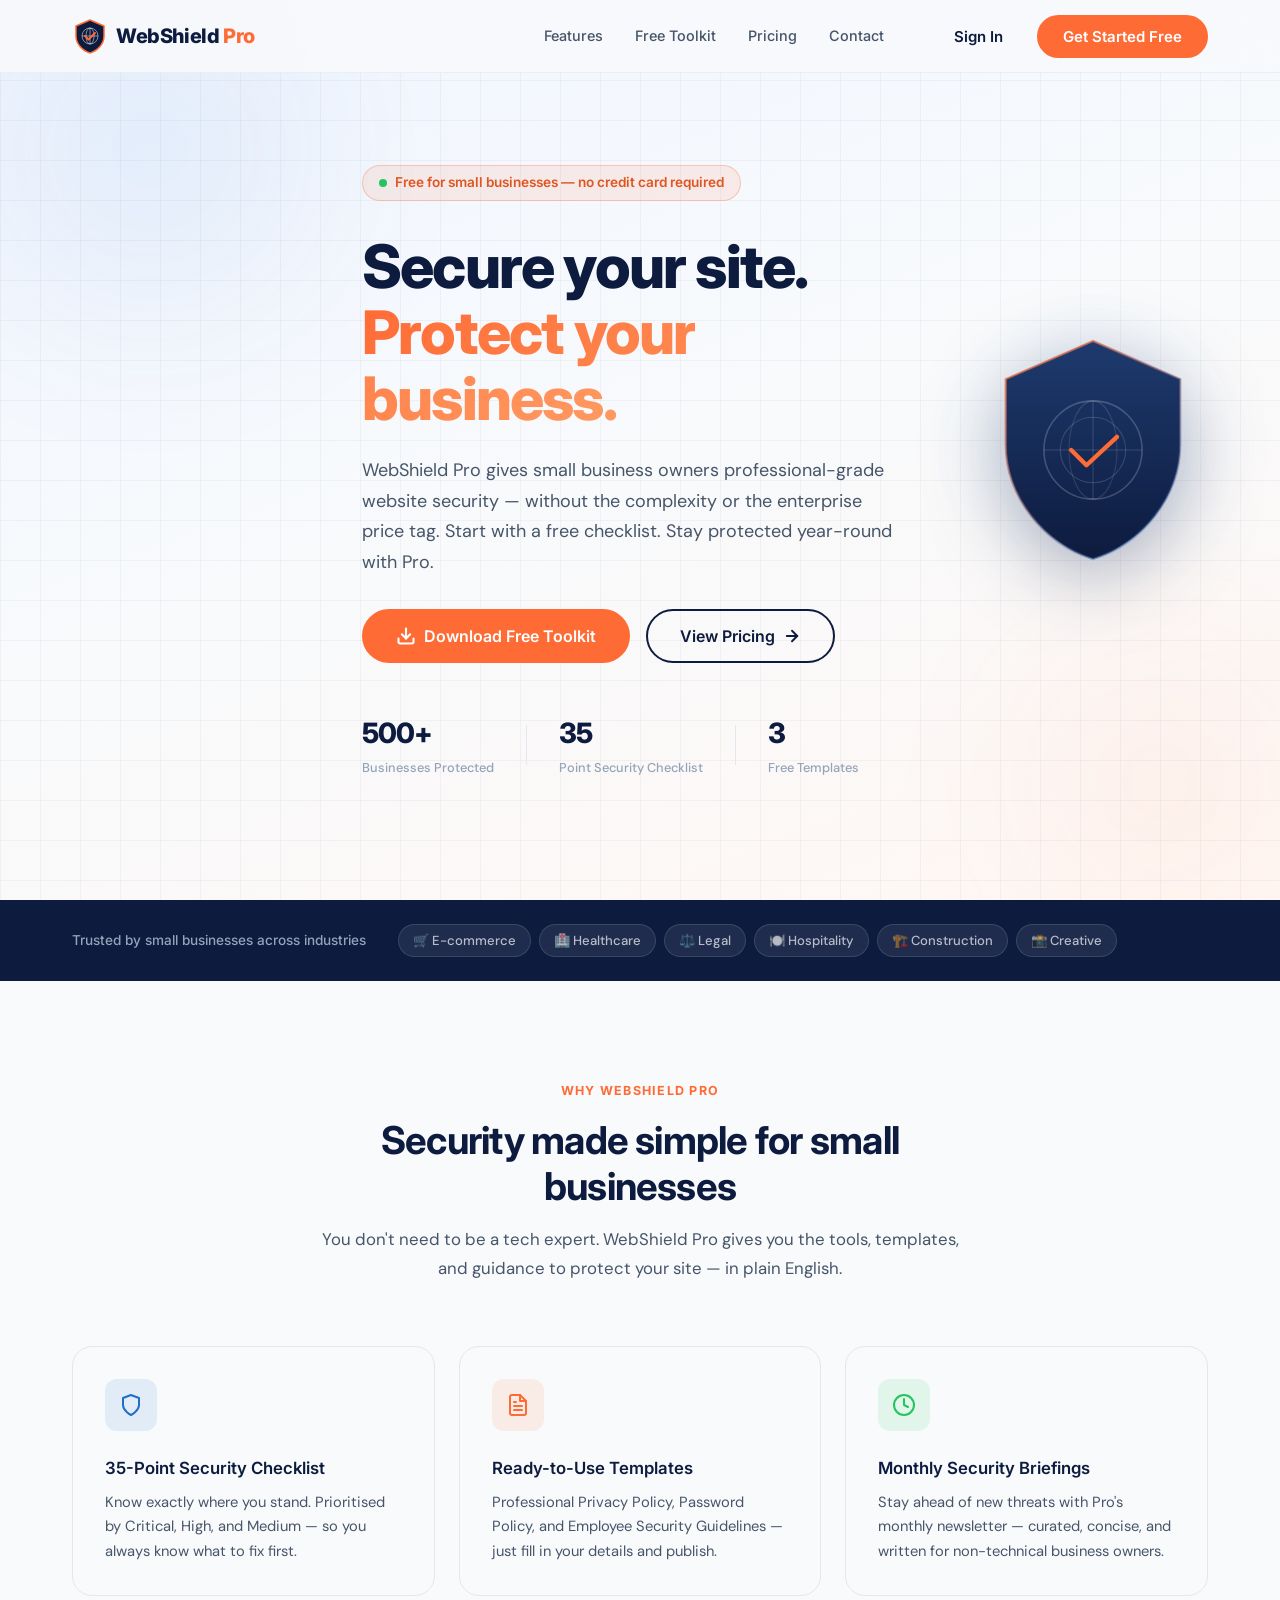
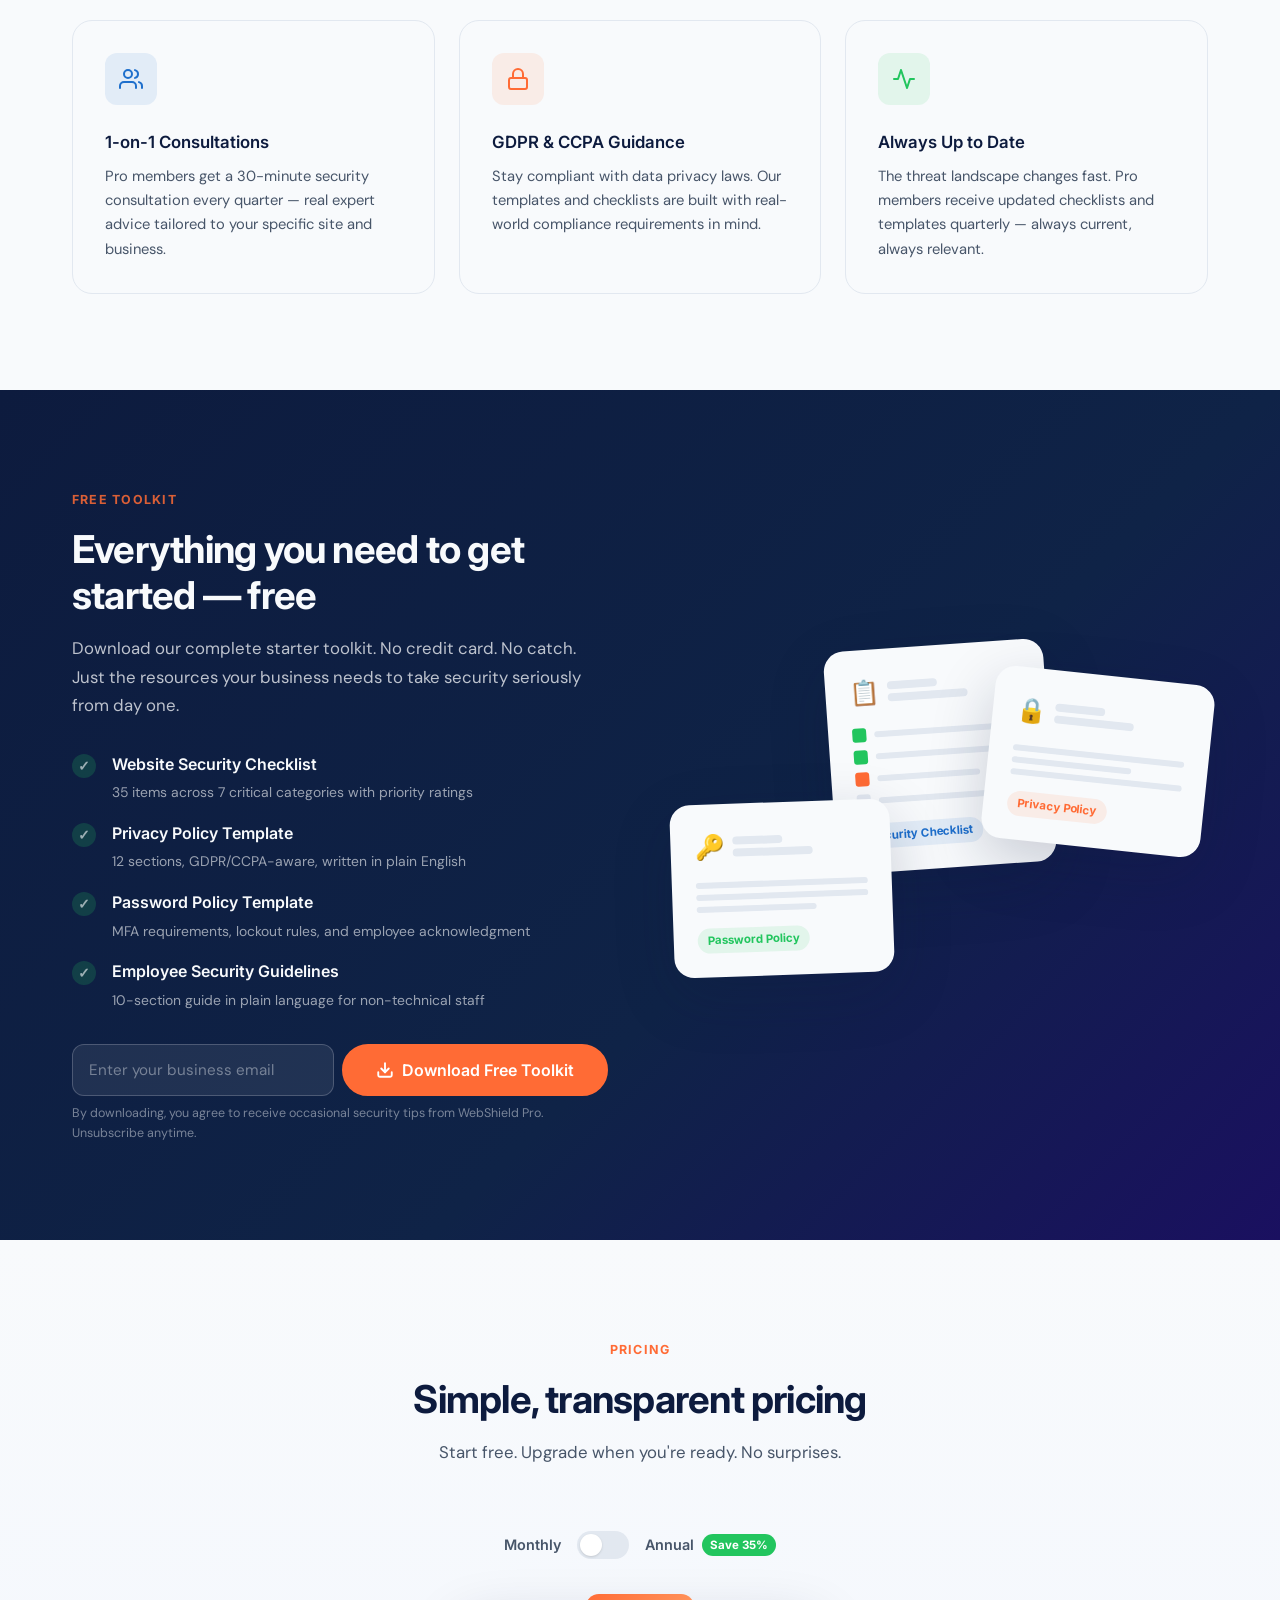
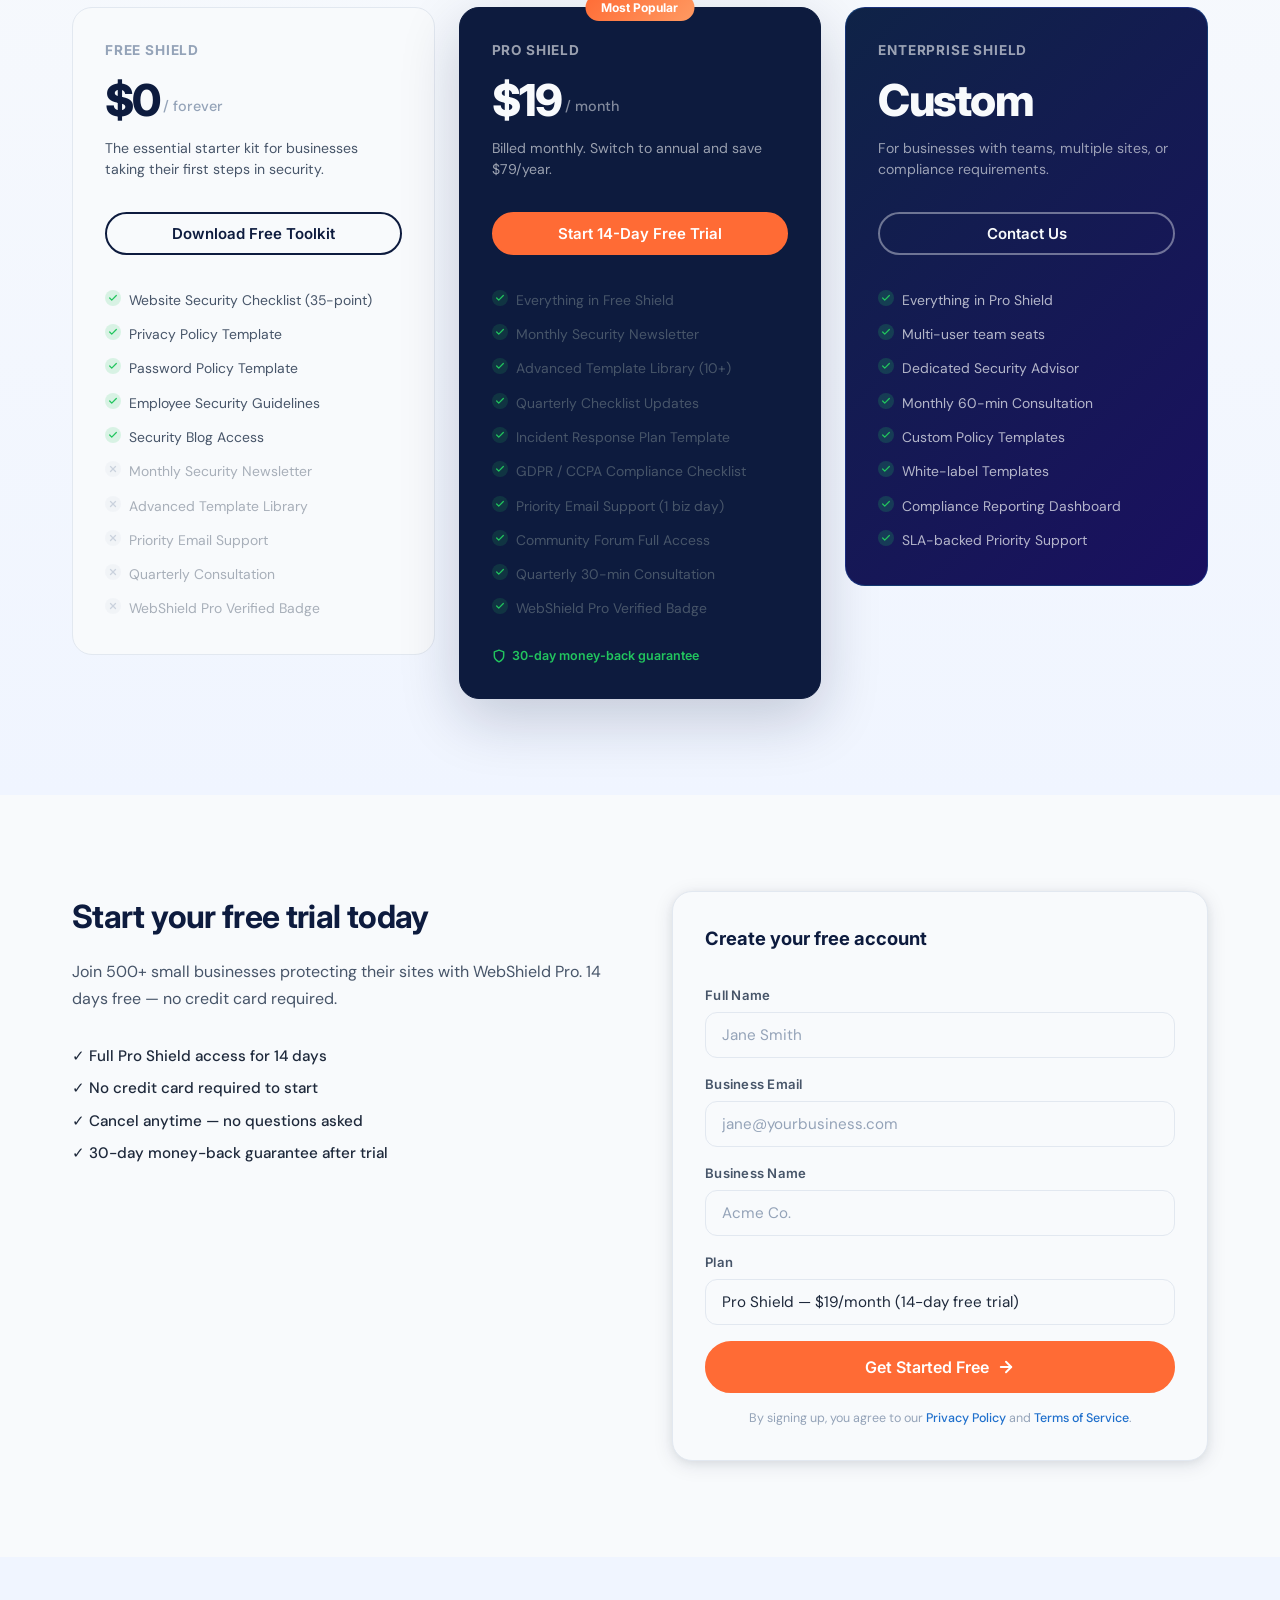
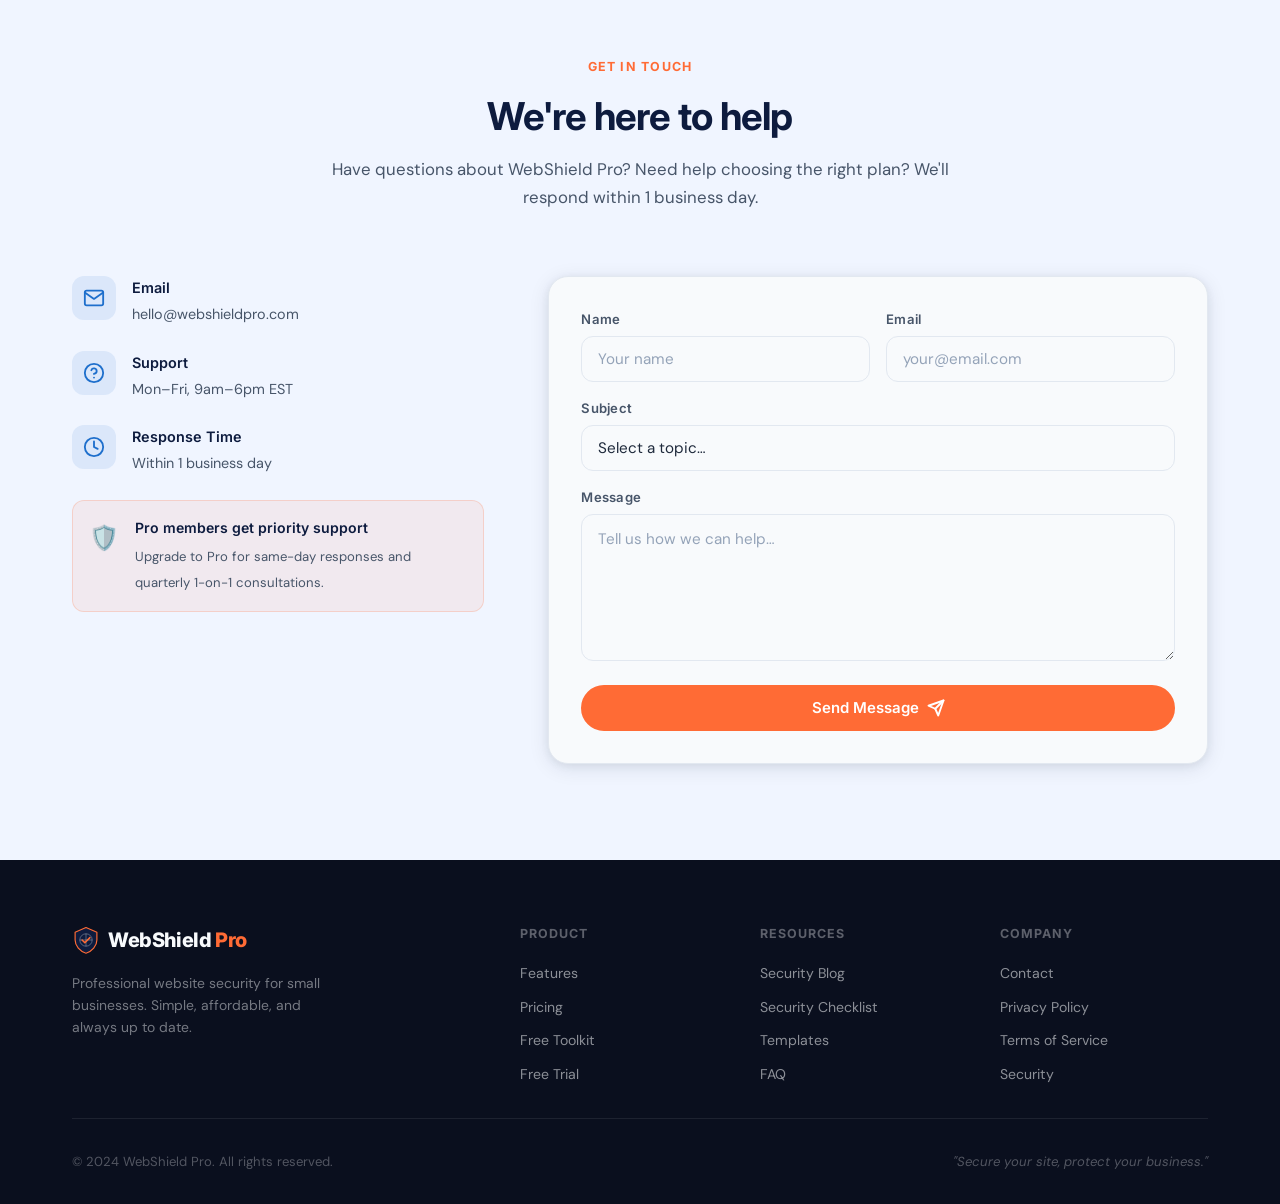
==== index.html @ c0aa62ae "Initial commit: add Webshield Pro site" ====
<!DOCTYPE html>
<html lang="en">
<head>
  <meta charset="UTF-8" />
  <meta name="viewport" content="width=device-width, initial-scale=1.0" />
  <title>WebShield Pro — Secure Your Site, Protect Your Business</title>
  <meta name="description" content="WebShield Pro gives small businesses professional-grade website security tools — simple, affordable, and built for the modern web. Download your free security checklist today." />
  <meta name="keywords" content="website security, small business security, privacy policy template, password policy, cybersecurity checklist" />
  <meta property="og:title" content="WebShield Pro — Secure Your Site, Protect Your Business" />
  <meta property="og:description" content="Free security checklist + 3 professional templates to protect your business online." />
  <meta property="og:type" content="website" />

  <!-- Google Fonts -->
  <link rel="preconnect" href="https://fonts.googleapis.com" />
  <link rel="preconnect" href="https://fonts.gstatic.com" crossorigin />
  <link href="https://fonts.googleapis.com/css2?family=Inter:wght@400;500;600;700;800;900&family=DM+Sans:wght@400;500;600&family=JetBrains+Mono:wght@400;500&display=swap" rel="stylesheet" />

  <link rel="stylesheet" href="styles.css" />
</head>
<body>

  <!-- ===== NAVIGATION ===== -->
  <header class="nav-wrapper" id="top">
    <nav class="nav container">
      <a href="#top" class="nav-logo" id="nav-logo-link">
        <div class="logo-icon">
          <svg width="36" height="36" viewBox="0 0 36 36" fill="none" xmlns="http://www.w3.org/2000/svg">
            <path d="M18 2L4 8V18C4 25.7 10.2 32.9 18 35C25.8 32.9 32 25.7 32 18V8L18 2Z" fill="#0D1B3E"/>
            <path d="M18 2L4 8V18C4 25.7 10.2 32.9 18 35C25.8 32.9 32 25.7 32 18V8L18 2Z" stroke="#FF6B35" stroke-width="1.5" stroke-linejoin="round"/>
            <!-- Globe lines -->
            <circle cx="18" cy="18" r="8" stroke="#F8FAFC" stroke-width="1" opacity="0.5" fill="none"/>
            <line x1="18" y1="10" x2="18" y2="26" stroke="#F8FAFC" stroke-width="1" opacity="0.5"/>
            <line x1="10" y1="18" x2="26" y2="18" stroke="#F8FAFC" stroke-width="1" opacity="0.5"/>
            <ellipse cx="18" cy="18" rx="4" ry="8" stroke="#F8FAFC" stroke-width="1" opacity="0.5" fill="none"/>
            <!-- Check -->
            <path d="M13 18L16.5 21.5L23 15" stroke="#FF6B35" stroke-width="2" stroke-linecap="round" stroke-linejoin="round"/>
          </svg>
        </div>
        <span class="logo-text">WebShield <span class="logo-pro">Pro</span></span>
      </a>

      <ul class="nav-links" id="nav-links">
        <li><a href="#features" class="nav-link">Features</a></li>
        <li><a href="#toolkit" class="nav-link">Free Toolkit</a></li>
        <li><a href="#pricing" class="nav-link">Pricing</a></li>
        <li><a href="#contact" class="nav-link">Contact</a></li>
      </ul>

      <div class="nav-actions">
        <a href="#signup" class="btn btn-ghost" id="nav-signin-btn">Sign In</a>
        <a href="#signup" class="btn btn-primary" id="nav-cta-btn">Get Started Free</a>
      </div>

      <button class="hamburger" id="hamburger-btn" aria-label="Open menu">
        <span></span><span></span><span></span>
      </button>
    </nav>
  </header>

  <!-- ===== HERO ===== -->
  <section class="hero" id="hero">
    <div class="hero-bg-grid"></div>
    <div class="hero-orb hero-orb-1"></div>
    <div class="hero-orb hero-orb-2"></div>

    <div class="container hero-content">
      <div class="hero-badge" id="hero-badge">
        <span class="badge-dot"></span>
        Free for small businesses — no credit card required
      </div>

      <h1 class="hero-headline">
        Secure your site.<br/>
        <span class="headline-accent">Protect your business.</span>
      </h1>

      <p class="hero-sub">
        WebShield Pro gives small business owners professional-grade website security — without the complexity or the enterprise price tag. Start with a free checklist. Stay protected year-round with Pro.
      </p>

      <div class="hero-actions">
        <a href="#toolkit" class="btn btn-primary btn-lg" id="hero-download-btn">
          <svg width="20" height="20" viewBox="0 0 24 24" fill="none" stroke="currentColor" stroke-width="2.5" stroke-linecap="round" stroke-linejoin="round"><path d="M21 15v4a2 2 0 0 1-2 2H5a2 2 0 0 1-2-2v-4"/><polyline points="7 10 12 15 17 10"/><line x1="12" y1="15" x2="12" y2="3"/></svg>
          Download Free Toolkit
        </a>
        <a href="#pricing" class="btn btn-outline btn-lg" id="hero-pricing-btn">
          View Pricing
          <svg width="18" height="18" viewBox="0 0 24 24" fill="none" stroke="currentColor" stroke-width="2.5" stroke-linecap="round" stroke-linejoin="round"><line x1="5" y1="12" x2="19" y2="12"/><polyline points="12 5 19 12 12 19"/></svg>
        </a>
      </div>

      <div class="hero-stats">
        <div class="stat">
          <span class="stat-number">500+</span>
          <span class="stat-label">Businesses Protected</span>
        </div>
        <div class="stat-divider"></div>
        <div class="stat">
          <span class="stat-number">35</span>
          <span class="stat-label">Point Security Checklist</span>
        </div>
        <div class="stat-divider"></div>
        <div class="stat">
          <span class="stat-number">3</span>
          <span class="stat-label">Free Templates</span>
        </div>
      </div>
    </div>

    <div class="hero-shield-visual" aria-hidden="true">
      <div class="shield-glow"></div>
      <svg class="shield-svg" viewBox="0 0 200 220" fill="none" xmlns="http://www.w3.org/2000/svg">
        <path d="M100 10L20 45V105C20 153 55 196 100 210C145 196 180 153 180 105V45L100 10Z" fill="url(#shieldGrad)" stroke="url(#shieldStroke)" stroke-width="2"/>
        <circle cx="100" cy="110" r="45" stroke="rgba(248,250,252,0.2)" stroke-width="1.5" fill="none"/>
        <circle cx="100" cy="110" r="30" stroke="rgba(248,250,252,0.15)" stroke-width="1" fill="none"/>
        <line x1="100" y1="65" x2="100" y2="155" stroke="rgba(248,250,252,0.15)" stroke-width="1"/>
        <line x1="55" y1="110" x2="145" y2="110" stroke="rgba(248,250,252,0.15)" stroke-width="1"/>
        <ellipse cx="100" cy="110" rx="22" ry="45" stroke="rgba(248,250,252,0.12)" stroke-width="1" fill="none"/>
        <path d="M80 110L94 124L122 98" stroke="#FF6B35" stroke-width="4" stroke-linecap="round" stroke-linejoin="round"/>
        <defs>
          <linearGradient id="shieldGrad" x1="100" y1="10" x2="100" y2="210" gradientUnits="userSpaceOnUse">
            <stop offset="0%" stop-color="#1E3A6E"/>
            <stop offset="100%" stop-color="#0D1B3E"/>
          </linearGradient>
          <linearGradient id="shieldStroke" x1="20" y1="10" x2="180" y2="210" gradientUnits="userSpaceOnUse">
            <stop offset="0%" stop-color="#FF6B35" stop-opacity="0.8"/>
            <stop offset="100%" stop-color="#1E6FCC" stop-opacity="0.4"/>
          </linearGradient>
        </defs>
      </svg>
    </div>
  </section>

  <!-- ===== TRUST BAR ===== -->
  <section class="trust-bar" id="trust-bar">
    <div class="container trust-bar-inner">
      <span class="trust-label">Trusted by small businesses across industries</span>
      <div class="trust-logos">
        <div class="trust-logo-pill">🛒 E-commerce</div>
        <div class="trust-logo-pill">🏥 Healthcare</div>
        <div class="trust-logo-pill">⚖️ Legal</div>
        <div class="trust-logo-pill">🍽️ Hospitality</div>
        <div class="trust-logo-pill">🏗️ Construction</div>
        <div class="trust-logo-pill">📸 Creative</div>
      </div>
    </div>
  </section>

  <!-- ===== FEATURES ===== -->
  <section class="features" id="features">
    <div class="container">
      <div class="section-header">
        <span class="section-overline">Why WebShield Pro</span>
        <h2 class="section-title">Security made simple for small businesses</h2>
        <p class="section-sub">You don't need to be a tech expert. WebShield Pro gives you the tools, templates, and guidance to protect your site — in plain English.</p>
      </div>

      <div class="features-grid">
        <div class="feature-card" id="feature-1">
          <div class="feature-icon feature-icon--blue">
            <svg width="24" height="24" viewBox="0 0 24 24" fill="none" stroke="currentColor" stroke-width="2" stroke-linecap="round" stroke-linejoin="round"><path d="M12 22s8-4 8-10V5l-8-3-8 3v7c0 6 8 10 8 10z"/></svg>
          </div>
          <h3 class="feature-title">35-Point Security Checklist</h3>
          <p class="feature-desc">Know exactly where you stand. Prioritised by Critical, High, and Medium — so you always know what to fix first.</p>
        </div>

        <div class="feature-card" id="feature-2">
          <div class="feature-icon feature-icon--orange">
            <svg width="24" height="24" viewBox="0 0 24 24" fill="none" stroke="currentColor" stroke-width="2" stroke-linecap="round" stroke-linejoin="round"><path d="M14 2H6a2 2 0 0 0-2 2v16a2 2 0 0 0 2 2h12a2 2 0 0 0 2-2V8z"/><polyline points="14 2 14 8 20 8"/><line x1="16" y1="13" x2="8" y2="13"/><line x1="16" y1="17" x2="8" y2="17"/><polyline points="10 9 9 9 8 9"/></svg>
          </div>
          <h3 class="feature-title">Ready-to-Use Templates</h3>
          <p class="feature-desc">Professional Privacy Policy, Password Policy, and Employee Security Guidelines — just fill in your details and publish.</p>
        </div>

        <div class="feature-card" id="feature-3">
          <div class="feature-icon feature-icon--green">
            <svg width="24" height="24" viewBox="0 0 24 24" fill="none" stroke="currentColor" stroke-width="2" stroke-linecap="round" stroke-linejoin="round"><circle cx="12" cy="12" r="10"/><polyline points="12 6 12 12 16 14"/></svg>
          </div>
          <h3 class="feature-title">Monthly Security Briefings</h3>
          <p class="feature-desc">Stay ahead of new threats with Pro's monthly newsletter — curated, concise, and written for non-technical business owners.</p>
        </div>

        <div class="feature-card" id="feature-4">
          <div class="feature-icon feature-icon--blue">
            <svg width="24" height="24" viewBox="0 0 24 24" fill="none" stroke="currentColor" stroke-width="2" stroke-linecap="round" stroke-linejoin="round"><path d="M17 21v-2a4 4 0 0 0-4-4H5a4 4 0 0 0-4 4v2"/><circle cx="9" cy="7" r="4"/><path d="M23 21v-2a4 4 0 0 0-3-3.87"/><path d="M16 3.13a4 4 0 0 1 0 7.75"/></svg>
          </div>
          <h3 class="feature-title">1-on-1 Consultations</h3>
          <p class="feature-desc">Pro members get a 30-minute security consultation every quarter — real expert advice tailored to your specific site and business.</p>
        </div>

        <div class="feature-card" id="feature-5">
          <div class="feature-icon feature-icon--orange">
            <svg width="24" height="24" viewBox="0 0 24 24" fill="none" stroke="currentColor" stroke-width="2" stroke-linecap="round" stroke-linejoin="round"><rect x="3" y="11" width="18" height="11" rx="2" ry="2"/><path d="M7 11V7a5 5 0 0 1 10 0v4"/></svg>
          </div>
          <h3 class="feature-title">GDPR & CCPA Guidance</h3>
          <p class="feature-desc">Stay compliant with data privacy laws. Our templates and checklists are built with real-world compliance requirements in mind.</p>
        </div>

        <div class="feature-card" id="feature-6">
          <div class="feature-icon feature-icon--green">
            <svg width="24" height="24" viewBox="0 0 24 24" fill="none" stroke="currentColor" stroke-width="2" stroke-linecap="round" stroke-linejoin="round"><polyline points="22 12 18 12 15 21 9 3 6 12 2 12"/></svg>
          </div>
          <h3 class="feature-title">Always Up to Date</h3>
          <p class="feature-desc">The threat landscape changes fast. Pro members receive updated checklists and templates quarterly — always current, always relevant.</p>
        </div>
      </div>
    </div>
  </section>

  <!-- ===== FREE TOOLKIT ===== -->
  <section class="toolkit" id="toolkit">
    <div class="toolkit-bg"></div>
    <div class="container toolkit-inner">
      <div class="toolkit-text">
        <span class="section-overline section-overline--light">Free Toolkit</span>
        <h2 class="section-title section-title--light">Everything you need to get started — free</h2>
        <p class="section-sub section-sub--light">Download our complete starter toolkit. No credit card. No catch. Just the resources your business needs to take security seriously from day one.</p>

        <ul class="toolkit-list">
          <li class="toolkit-item">
            <span class="toolkit-check">✓</span>
            <div>
              <strong>Website Security Checklist</strong>
              <span>35 items across 7 critical categories with priority ratings</span>
            </div>
          </li>
          <li class="toolkit-item">
            <span class="toolkit-check">✓</span>
            <div>
              <strong>Privacy Policy Template</strong>
              <span>12 sections, GDPR/CCPA-aware, written in plain English</span>
            </div>
          </li>
          <li class="toolkit-item">
            <span class="toolkit-check">✓</span>
            <div>
              <strong>Password Policy Template</strong>
              <span>MFA requirements, lockout rules, and employee acknowledgment</span>
            </div>
          </li>
          <li class="toolkit-item">
            <span class="toolkit-check">✓</span>
            <div>
              <strong>Employee Security Guidelines</strong>
              <span>10-section guide in plain language for non-technical staff</span>
            </div>
          </li>
        </ul>

        <div class="toolkit-download-form" id="toolkit-download-form">
          <input type="email" id="toolkit-email" class="input-field" placeholder="Enter your business email" aria-label="Business email for toolkit download" />
          <button type="button" class="btn btn-primary btn-lg" id="toolkit-download-btn" onclick="handleToolkitDownload()">
            <svg width="18" height="18" viewBox="0 0 24 24" fill="none" stroke="currentColor" stroke-width="2.5" stroke-linecap="round" stroke-linejoin="round"><path d="M21 15v4a2 2 0 0 1-2 2H5a2 2 0 0 1-2-2v-4"/><polyline points="7 10 12 15 17 10"/><line x1="12" y1="15" x2="12" y2="3"/></svg>
            Download Free Toolkit
          </button>
        </div>
        <p class="toolkit-note">By downloading, you agree to receive occasional security tips from WebShield Pro. Unsubscribe anytime.</p>
      </div>

      <div class="toolkit-cards" aria-hidden="true">
        <div class="doc-card doc-card-1">
          <div class="doc-card-header">
            <div class="doc-icon">📋</div>
            <div class="doc-lines">
              <div class="doc-line doc-line--short"></div>
              <div class="doc-line"></div>
            </div>
          </div>
          <div class="doc-check-list">
            <div class="doc-check-item"><span class="check-dot check-dot--done"></span><div class="check-line"></div></div>
            <div class="doc-check-item"><span class="check-dot check-dot--done"></span><div class="check-line"></div></div>
            <div class="doc-check-item"><span class="check-dot check-dot--warn"></span><div class="check-line check-line--short"></div></div>
            <div class="doc-check-item"><span class="check-dot"></span><div class="check-line"></div></div>
          </div>
          <div class="doc-badge">Security Checklist</div>
        </div>
        <div class="doc-card doc-card-2">
          <div class="doc-card-header">
            <div class="doc-icon">🔒</div>
            <div class="doc-lines">
              <div class="doc-line doc-line--short"></div>
              <div class="doc-line"></div>
            </div>
          </div>
          <div class="doc-body-lines">
            <div class="doc-body-line"></div>
            <div class="doc-body-line doc-body-line--short"></div>
            <div class="doc-body-line"></div>
          </div>
          <div class="doc-badge doc-badge--orange">Privacy Policy</div>
        </div>
        <div class="doc-card doc-card-3">
          <div class="doc-card-header">
            <div class="doc-icon">🔑</div>
            <div class="doc-lines">
              <div class="doc-line doc-line--short"></div>
              <div class="doc-line"></div>
            </div>
          </div>
          <div class="doc-body-lines">
            <div class="doc-body-line"></div>
            <div class="doc-body-line"></div>
            <div class="doc-body-line doc-body-line--short"></div>
          </div>
          <div class="doc-badge doc-badge--green">Password Policy</div>
        </div>
      </div>
    </div>
  </section>

  <!-- ===== PRICING ===== -->
  <section class="pricing" id="pricing">
    <div class="container">
      <div class="section-header">
        <span class="section-overline">Pricing</span>
        <h2 class="section-title">Simple, transparent pricing</h2>
        <p class="section-sub">Start free. Upgrade when you're ready. No surprises.</p>
      </div>

      <div class="pricing-toggle">
        <span class="toggle-label" id="monthly-label">Monthly</span>
        <label class="toggle-switch" for="billing-toggle" aria-label="Toggle annual billing">
          <input type="checkbox" id="billing-toggle" onchange="toggleBilling()" />
          <span class="toggle-track"></span>
        </label>
        <span class="toggle-label" id="annual-label">
          Annual
          <span class="save-badge">Save 35%</span>
        </span>
      </div>

      <div class="pricing-cards">
        <!-- Free -->
        <div class="pricing-card" id="pricing-free">
          <div class="pricing-tier-name">Free Shield</div>
          <div class="pricing-price">
            <span class="price-amount">$0</span>
            <span class="price-period">/ forever</span>
          </div>
          <p class="pricing-desc">The essential starter kit for businesses taking their first steps in security.</p>
          <a href="#toolkit" class="btn btn-outline btn-full" id="free-cta-btn">Download Free Toolkit</a>
          <ul class="pricing-features">
            <li class="pricing-feature pricing-feature--included">Website Security Checklist (35-point)</li>
            <li class="pricing-feature pricing-feature--included">Privacy Policy Template</li>
            <li class="pricing-feature pricing-feature--included">Password Policy Template</li>
            <li class="pricing-feature pricing-feature--included">Employee Security Guidelines</li>
            <li class="pricing-feature pricing-feature--included">Security Blog Access</li>
            <li class="pricing-feature pricing-feature--excluded">Monthly Security Newsletter</li>
            <li class="pricing-feature pricing-feature--excluded">Advanced Template Library</li>
            <li class="pricing-feature pricing-feature--excluded">Priority Email Support</li>
            <li class="pricing-feature pricing-feature--excluded">Quarterly Consultation</li>
            <li class="pricing-feature pricing-feature--excluded">WebShield Pro Verified Badge</li>
          </ul>
        </div>

        <!-- Pro -->
        <div class="pricing-card pricing-card--featured" id="pricing-pro">
          <div class="pricing-popular-badge">Most Popular</div>
          <div class="pricing-tier-name">Pro Shield</div>
          <div class="pricing-price">
            <span class="price-amount" id="pro-price">$19</span>
            <span class="price-period" id="pro-period">/ month</span>
          </div>
          <p class="pricing-desc" id="pro-annual-note">Billed monthly. Switch to annual and save $79/year.</p>
          <a href="#signup" class="btn btn-primary btn-full" id="pro-cta-btn">Start 14-Day Free Trial</a>
          <ul class="pricing-features">
            <li class="pricing-feature pricing-feature--included">Everything in Free Shield</li>
            <li class="pricing-feature pricing-feature--included">Monthly Security Newsletter</li>
            <li class="pricing-feature pricing-feature--included">Advanced Template Library (10+)</li>
            <li class="pricing-feature pricing-feature--included">Quarterly Checklist Updates</li>
            <li class="pricing-feature pricing-feature--included">Incident Response Plan Template</li>
            <li class="pricing-feature pricing-feature--included">GDPR / CCPA Compliance Checklist</li>
            <li class="pricing-feature pricing-feature--included">Priority Email Support (1 biz day)</li>
            <li class="pricing-feature pricing-feature--included">Community Forum Full Access</li>
            <li class="pricing-feature pricing-feature--included">Quarterly 30-min Consultation</li>
            <li class="pricing-feature pricing-feature--included">WebShield Pro Verified Badge</li>
          </ul>
          <p class="pricing-guarantee">
            <svg width="14" height="14" viewBox="0 0 24 24" fill="none" stroke="currentColor" stroke-width="2.5" stroke-linecap="round" stroke-linejoin="round"><path d="M12 22s8-4 8-10V5l-8-3-8 3v7c0 6 8 10 8 10z"/></svg>
            30-day money-back guarantee
          </p>
        </div>

        <!-- Enterprise -->
        <div class="pricing-card pricing-card--enterprise" id="pricing-enterprise">
          <div class="pricing-tier-name">Enterprise Shield</div>
          <div class="pricing-price">
            <span class="price-amount">Custom</span>
          </div>
          <p class="pricing-desc">For businesses with teams, multiple sites, or compliance requirements.</p>
          <a href="#contact" class="btn btn-outline btn-full btn-outline--light" id="enterprise-cta-btn">Contact Us</a>
          <ul class="pricing-features pricing-features--light">
            <li class="pricing-feature pricing-feature--included pricing-feature--light">Everything in Pro Shield</li>
            <li class="pricing-feature pricing-feature--included pricing-feature--light">Multi-user team seats</li>
            <li class="pricing-feature pricing-feature--included pricing-feature--light">Dedicated Security Advisor</li>
            <li class="pricing-feature pricing-feature--included pricing-feature--light">Monthly 60-min Consultation</li>
            <li class="pricing-feature pricing-feature--included pricing-feature--light">Custom Policy Templates</li>
            <li class="pricing-feature pricing-feature--included pricing-feature--light">White-label Templates</li>
            <li class="pricing-feature pricing-feature--included pricing-feature--light">Compliance Reporting Dashboard</li>
            <li class="pricing-feature pricing-feature--included pricing-feature--light">SLA-backed Priority Support</li>
          </ul>
        </div>
      </div>
    </div>
  </section>

  <!-- ===== NEWSLETTER SIGNUP ===== -->
  <section class="signup" id="signup">
    <div class="container signup-inner">
      <div class="signup-text">
        <h2 class="signup-title">Start your free trial today</h2>
        <p class="signup-sub">Join 500+ small businesses protecting their sites with WebShield Pro. 14 days free — no credit card required.</p>
        <ul class="signup-bullets">
          <li>✓ Full Pro Shield access for 14 days</li>
          <li>✓ No credit card required to start</li>
          <li>✓ Cancel anytime — no questions asked</li>
          <li>✓ 30-day money-back guarantee after trial</li>
        </ul>
      </div>

      <form class="signup-form" id="signup-form" onsubmit="handleSignup(event)" novalidate>
        <h3 class="form-title">Create your free account</h3>

        <div class="form-group">
          <label class="form-label" for="signup-name">Full Name</label>
          <input type="text" id="signup-name" class="input-field" placeholder="Jane Smith" autocomplete="name" required />
        </div>

        <div class="form-group">
          <label class="form-label" for="signup-email">Business Email</label>
          <input type="email" id="signup-email" class="input-field" placeholder="jane@yourbusiness.com" autocomplete="email" required />
        </div>

        <div class="form-group">
          <label class="form-label" for="signup-business">Business Name</label>
          <input type="text" id="signup-business" class="input-field" placeholder="Acme Co." required />
        </div>

        <div class="form-group">
          <label class="form-label" for="signup-plan">Plan</label>
          <select id="signup-plan" class="input-field select-field">
            <option value="free">Free Shield — $0/month</option>
            <option value="pro-monthly" selected>Pro Shield — $19/month (14-day free trial)</option>
            <option value="pro-annual">Pro Shield — $149/year (Save 35%)</option>
          </select>
        </div>

        <button type="submit" class="btn btn-primary btn-full btn-lg" id="signup-submit-btn">
          Get Started Free
          <svg width="18" height="18" viewBox="0 0 24 24" fill="none" stroke="currentColor" stroke-width="2.5" stroke-linecap="round" stroke-linejoin="round"><line x1="5" y1="12" x2="19" y2="12"/><polyline points="12 5 19 12 12 19"/></svg>
        </button>

        <p class="form-privacy">By signing up, you agree to our <a href="#" id="privacy-link">Privacy Policy</a> and <a href="#" id="terms-link">Terms of Service</a>.</p>

        <div class="form-success" id="signup-success" hidden>
          <span>🎉</span>
          <strong>Welcome aboard!</strong> Check your email to confirm your account.
        </div>
      </form>
    </div>
  </section>

  <!-- ===== CONTACT ===== -->
  <section class="contact" id="contact">
    <div class="container">
      <div class="section-header">
        <span class="section-overline">Get in Touch</span>
        <h2 class="section-title">We're here to help</h2>
        <p class="section-sub">Have questions about WebShield Pro? Need help choosing the right plan? We'll respond within 1 business day.</p>
      </div>

      <div class="contact-wrapper">
        <div class="contact-info">
          <div class="contact-item" id="contact-email-item">
            <div class="contact-icon">
              <svg width="22" height="22" viewBox="0 0 24 24" fill="none" stroke="currentColor" stroke-width="2" stroke-linecap="round" stroke-linejoin="round"><path d="M4 4h16c1.1 0 2 .9 2 2v12c0 1.1-.9 2-2 2H4c-1.1 0-2-.9-2-2V6c0-1.1.9-2 2-2z"/><polyline points="22,6 12,13 2,6"/></svg>
            </div>
            <div>
              <strong>Email</strong>
              <a href="mailto:hello@webshieldpro.com">hello@webshieldpro.com</a>
            </div>
          </div>

          <div class="contact-item" id="contact-support-item">
            <div class="contact-icon">
              <svg width="22" height="22" viewBox="0 0 24 24" fill="none" stroke="currentColor" stroke-width="2" stroke-linecap="round" stroke-linejoin="round"><circle cx="12" cy="12" r="10"/><path d="M9.09 9a3 3 0 0 1 5.83 1c0 2-3 3-3 3"/><line x1="12" y1="17" x2="12.01" y2="17"/></svg>
            </div>
            <div>
              <strong>Support</strong>
              <span>Mon–Fri, 9am–6pm EST</span>
            </div>
          </div>

          <div class="contact-item" id="contact-response-item">
            <div class="contact-icon">
              <svg width="22" height="22" viewBox="0 0 24 24" fill="none" stroke="currentColor" stroke-width="2" stroke-linecap="round" stroke-linejoin="round"><circle cx="12" cy="12" r="10"/><polyline points="12 6 12 12 16 14"/></svg>
            </div>
            <div>
              <strong>Response Time</strong>
              <span>Within 1 business day</span>
            </div>
          </div>

          <div class="contact-guarantee">
            <div class="guarantee-icon">🛡️</div>
            <div>
              <strong>Pro members get priority support</strong>
              <span>Upgrade to Pro for same-day responses and quarterly 1-on-1 consultations.</span>
            </div>
          </div>
        </div>

        <form class="contact-form" id="contact-form" onsubmit="handleContact(event)" novalidate>
          <div class="form-row">
            <div class="form-group">
              <label class="form-label" for="contact-name">Name</label>
              <input type="text" id="contact-name" class="input-field" placeholder="Your name" required />
            </div>
            <div class="form-group">
              <label class="form-label" for="contact-email">Email</label>
              <input type="email" id="contact-email" class="input-field" placeholder="your@email.com" required />
            </div>
          </div>

          <div class="form-group">
            <label class="form-label" for="contact-subject">Subject</label>
            <select id="contact-subject" class="input-field select-field">
              <option value="">Select a topic…</option>
              <option value="general">General enquiry</option>
              <option value="pricing">Pricing & plans</option>
              <option value="consultation">Book a consultation</option>
              <option value="enterprise">Enterprise enquiry</option>
              <option value="support">Technical support</option>
            </select>
          </div>

          <div class="form-group">
            <label class="form-label" for="contact-message">Message</label>
            <textarea id="contact-message" class="input-field textarea-field" rows="5" placeholder="Tell us how we can help…" required></textarea>
          </div>

          <button type="submit" class="btn btn-primary btn-full" id="contact-submit-btn">
            Send Message
            <svg width="18" height="18" viewBox="0 0 24 24" fill="none" stroke="currentColor" stroke-width="2.5" stroke-linecap="round" stroke-linejoin="round"><line x1="22" y1="2" x2="11" y2="13"/><polygon points="22 2 15 22 11 13 2 9 22 2"/></svg>
          </button>

          <div class="form-success" id="contact-success" hidden>
            <span>✉️</span>
            <strong>Message sent!</strong> We'll be in touch within 1 business day.
          </div>
        </form>
      </div>
    </div>
  </section>

  <!-- ===== FOOTER ===== -->
  <footer class="footer" id="footer">
    <div class="container">
      <div class="footer-top">
        <div class="footer-brand">
          <a href="#top" class="nav-logo" id="footer-logo-link">
            <div class="logo-icon logo-icon--sm">
              <svg width="28" height="28" viewBox="0 0 36 36" fill="none" xmlns="http://www.w3.org/2000/svg">
                <path d="M18 2L4 8V18C4 25.7 10.2 32.9 18 35C25.8 32.9 32 25.7 32 18V8L18 2Z" fill="#0D1B3E"/>
                <path d="M18 2L4 8V18C4 25.7 10.2 32.9 18 35C25.8 32.9 32 25.7 32 18V8L18 2Z" stroke="#FF6B35" stroke-width="1.5" stroke-linejoin="round"/>
                <circle cx="18" cy="18" r="8" stroke="#F8FAFC" stroke-width="1" opacity="0.4" fill="none"/>
                <line x1="18" y1="10" x2="18" y2="26" stroke="#F8FAFC" stroke-width="1" opacity="0.4"/>
                <line x1="10" y1="18" x2="26" y2="18" stroke="#F8FAFC" stroke-width="1" opacity="0.4"/>
                <path d="M13 18L16.5 21.5L23 15" stroke="#FF6B35" stroke-width="2" stroke-linecap="round" stroke-linejoin="round"/>
              </svg>
            </div>
            <span class="logo-text">WebShield <span class="logo-pro">Pro</span></span>
          </a>
          <p class="footer-desc">Professional website security for small businesses. Simple, affordable, and always up to date.</p>
        </div>

        <div class="footer-links-group">
          <h4 class="footer-group-title">Product</h4>
          <ul class="footer-links">
            <li><a href="#features" class="footer-link" id="footer-features-link">Features</a></li>
            <li><a href="#pricing" class="footer-link" id="footer-pricing-link">Pricing</a></li>
            <li><a href="#toolkit" class="footer-link" id="footer-toolkit-link">Free Toolkit</a></li>
            <li><a href="#signup" class="footer-link" id="footer-trial-link">Free Trial</a></li>
          </ul>
        </div>

        <div class="footer-links-group">
          <h4 class="footer-group-title">Resources</h4>
          <ul class="footer-links">
            <li><a href="#" class="footer-link" id="footer-blog-link">Security Blog</a></li>
            <li><a href="#" class="footer-link" id="footer-checklist-link">Security Checklist</a></li>
            <li><a href="#" class="footer-link" id="footer-templates-link">Templates</a></li>
            <li><a href="#" class="footer-link" id="footer-faq-link">FAQ</a></li>
          </ul>
        </div>

        <div class="footer-links-group">
          <h4 class="footer-group-title">Company</h4>
          <ul class="footer-links">
            <li><a href="#contact" class="footer-link" id="footer-contact-link">Contact</a></li>
            <li><a href="#" class="footer-link" id="footer-privacy-link">Privacy Policy</a></li>
            <li><a href="#" class="footer-link" id="footer-terms-link">Terms of Service</a></li>
            <li><a href="#" class="footer-link" id="footer-security-link">Security</a></li>
          </ul>
        </div>
      </div>

      <div class="footer-bottom">
        <p class="footer-copy">© 2024 WebShield Pro. All rights reserved.</p>
        <p class="footer-tagline"><em>"Secure your site, protect your business."</em></p>
      </div>
    </div>
  </footer>

  <!-- Toast notification -->
  <div class="toast" id="toast" role="alert" aria-live="polite"></div>

  <script src="script.js"></script>
</body>
</html>
---- styles.css ----
/* ============================================================
   WEBSHIELD PRO — styles.css
   Brand: Shield Navy #0D1B3E | Alert Orange #FF6B35
   Fonts: Inter (headings) | DM Sans (body)
   ============================================================ */

/* ===== CSS CUSTOM PROPERTIES ===== */
:root {
  /* Colors */
  --navy:        #0D1B3E;
  --navy-light:  #1E3A6E;
  --navy-mid:    #0f2347;
  --orange:      #FF6B35;
  --orange-dark: #e05520;
  --orange-glow: rgba(255, 107, 53, 0.2);
  --blue:        #1E6FCC;
  --blue-light:  #3b8ce8;
  --green:       #22C55E;
  --red:         #EF4444;

  /* Neutrals */
  --white:       #F8FAFC;
  --mist:        #E2E8F0;
  --steel:       #94A3B8;
  --slate:       #475569;
  --charcoal:    #1E293B;
  --midnight:    #0A0F1E;

  /* Typography */
  --font-head: 'Inter', -apple-system, BlinkMacSystemFont, sans-serif;
  --font-body: 'DM Sans', -apple-system, BlinkMacSystemFont, sans-serif;
  --font-mono: 'JetBrains Mono', 'Courier New', monospace;

  /* Spacing */
  --sp-xs: 4px;
  --sp-sm: 8px;
  --sp-md: 16px;
  --sp-lg: 24px;
  --sp-xl: 32px;
  --sp-2xl: 48px;
  --sp-3xl: 64px;
  --sp-4xl: 96px;

  /* Border radius */
  --radius-sm: 6px;
  --radius-md: 12px;
  --radius-lg: 20px;
  --radius-full: 9999px;

  /* Shadows */
  --shadow-sm: 0 1px 3px rgba(0,0,0,0.08), 0 1px 2px rgba(0,0,0,0.06);
  --shadow-md: 0 4px 20px rgba(13,27,62,0.10), 0 2px 8px rgba(0,0,0,0.06);
  --shadow-lg: 0 10px 40px rgba(13,27,62,0.15), 0 4px 16px rgba(0,0,0,0.08);
  --shadow-xl: 0 20px 60px rgba(13,27,62,0.20);
  --shadow-orange: 0 8px 30px rgba(255,107,53,0.30);

  /* Transitions */
  --ease: cubic-bezier(0.4, 0, 0.2, 1);
  --transition: 0.25s var(--ease);
}

/* ===== RESET & BASE ===== */
*, *::before, *::after { box-sizing: border-box; margin: 0; padding: 0; }

html {
  scroll-behavior: smooth;
  font-size: 16px;
  -webkit-font-smoothing: antialiased;
}

body {
  font-family: var(--font-body);
  color: var(--charcoal);
  background: var(--white);
  overflow-x: hidden;
  line-height: 1.6;
}

a { color: inherit; text-decoration: none; }
img, svg { display: block; }
ul { list-style: none; }
button { cursor: pointer; border: none; background: none; }
input, textarea, select { font-family: var(--font-body); }

/* ===== CONTAINER ===== */
.container {
  max-width: 1200px;
  margin: 0 auto;
  padding: 0 var(--sp-xl);
}

/* ===== BUTTONS ===== */
.btn {
  display: inline-flex;
  align-items: center;
  gap: var(--sp-sm);
  padding: 12px 24px;
  border-radius: var(--radius-full);
  font-family: var(--font-head);
  font-size: 0.9375rem;
  font-weight: 600;
  transition: all var(--transition);
  cursor: pointer;
  white-space: nowrap;
  border: 2px solid transparent;
  line-height: 1;
}

.btn-primary {
  background: var(--orange);
  color: #fff;
  border-color: var(--orange);
}
.btn-primary:hover {
  background: var(--orange-dark);
  border-color: var(--orange-dark);
  transform: translateY(-2px);
  box-shadow: var(--shadow-orange);
}
.btn-primary:active { transform: translateY(0); }

.btn-outline {
  background: transparent;
  color: var(--navy);
  border-color: var(--navy);
}
.btn-outline:hover {
  background: var(--navy);
  color: #fff;
  transform: translateY(-2px);
}

.btn-outline--light {
  color: var(--white);
  border-color: rgba(248,250,252,0.4);
}
.btn-outline--light:hover {
  background: rgba(248,250,252,0.1);
  border-color: var(--white);
  color: var(--white);
}

.btn-ghost {
  background: transparent;
  color: var(--navy);
  border-color: transparent;
}
.btn-ghost:hover { color: var(--orange); }

.btn-lg { padding: 15px 32px; font-size: 1rem; }
.btn-full { width: 100%; justify-content: center; }

/* ===== LOGO ===== */
.nav-logo {
  display: flex;
  align-items: center;
  gap: var(--sp-sm);
  text-decoration: none;
}
.logo-icon {
  display: flex;
  align-items: center;
  justify-content: center;
}
.logo-icon--sm svg { width: 28px; height: 28px; }
.logo-text {
  font-family: var(--font-head);
  font-weight: 800;
  font-size: 1.25rem;
  color: var(--navy);
  letter-spacing: -0.02em;
}
.logo-pro { color: var(--orange); }

/* ===== NAVIGATION ===== */
.nav-wrapper {
  position: fixed;
  top: 0; left: 0; right: 0;
  z-index: 1000;
  background: rgba(248,250,252,0.85);
  backdrop-filter: blur(16px);
  -webkit-backdrop-filter: blur(16px);
  border-bottom: 1px solid rgba(226,232,240,0.6);
  transition: box-shadow var(--transition);
}
.nav-wrapper.scrolled { box-shadow: var(--shadow-md); }

.nav {
  display: flex;
  align-items: center;
  height: 72px;
  gap: var(--sp-xl);
}

.nav-links {
  display: flex;
  align-items: center;
  gap: var(--sp-sm);
  margin-left: auto;
}
.nav-link {
  font-family: var(--font-head);
  font-size: 0.9rem;
  font-weight: 500;
  color: var(--slate);
  padding: 6px 12px;
  border-radius: var(--radius-sm);
  transition: color var(--transition), background var(--transition);
}
.nav-link:hover { color: var(--navy); background: var(--mist); }

.nav-actions {
  display: flex;
  align-items: center;
  gap: var(--sp-sm);
}

.hamburger {
  display: none;
  flex-direction: column;
  gap: 5px;
  margin-left: auto;
  padding: var(--sp-sm);
}
.hamburger span {
  display: block;
  width: 22px; height: 2px;
  background: var(--navy);
  border-radius: 2px;
  transition: all var(--transition);
}

/* ===== HERO ===== */
.hero {
  position: relative;
  min-height: 100vh;
  display: flex;
  align-items: center;
  padding: 140px 0 var(--sp-4xl);
  overflow: hidden;
  background: linear-gradient(160deg, #f0f5ff 0%, #f8fafc 50%, #fff7f3 100%);
}

.hero-bg-grid {
  position: absolute;
  inset: 0;
  background-image:
    linear-gradient(rgba(13,27,62,0.04) 1px, transparent 1px),
    linear-gradient(90deg, rgba(13,27,62,0.04) 1px, transparent 1px);
  background-size: 40px 40px;
  pointer-events: none;
}

.hero-orb {
  position: absolute;
  border-radius: 50%;
  filter: blur(80px);
  pointer-events: none;
  opacity: 0.35;
}
.hero-orb-1 {
  width: 500px; height: 500px;
  background: radial-gradient(circle, rgba(30,111,204,0.3), transparent 70%);
  top: -100px; left: -100px;
  animation: orbFloat 8s ease-in-out infinite;
}
.hero-orb-2 {
  width: 400px; height: 400px;
  background: radial-gradient(circle, rgba(255,107,53,0.25), transparent 70%);
  bottom: -80px; right: -80px;
  animation: orbFloat 10s ease-in-out infinite reverse;
}

@keyframes orbFloat {
  0%, 100% { transform: translate(0, 0) scale(1); }
  50% { transform: translate(30px, -20px) scale(1.05); }
}

.hero-content {
  position: relative;
  z-index: 2;
  max-width: 620px;
}

.hero-badge {
  display: inline-flex;
  align-items: center;
  gap: var(--sp-sm);
  background: rgba(255,107,53,0.1);
  color: var(--orange-dark);
  border: 1px solid rgba(255,107,53,0.3);
  border-radius: var(--radius-full);
  padding: 6px 16px;
  font-size: 0.85rem;
  font-weight: 600;
  font-family: var(--font-head);
  margin-bottom: var(--sp-xl);
  animation: fadeInUp 0.6s var(--ease) 0.1s both;
}
.badge-dot {
  width: 8px; height: 8px;
  background: var(--green);
  border-radius: 50%;
  animation: pulse 2s infinite;
}
@keyframes pulse {
  0%, 100% { opacity: 1; box-shadow: 0 0 0 0 rgba(34,197,94,0.4); }
  50% { opacity: 0.8; box-shadow: 0 0 0 6px rgba(34,197,94,0); }
}

.hero-headline {
  font-family: var(--font-head);
  font-size: clamp(2.5rem, 5vw, 3.75rem);
  font-weight: 800;
  line-height: 1.1;
  letter-spacing: -0.03em;
  color: var(--navy);
  margin-bottom: var(--sp-lg);
  animation: fadeInUp 0.6s var(--ease) 0.2s both;
}
.headline-accent {
  background: linear-gradient(135deg, var(--orange), #ff9a62);
  -webkit-background-clip: text;
  -webkit-text-fill-color: transparent;
  background-clip: text;
}

.hero-sub {
  font-size: 1.125rem;
  color: var(--slate);
  line-height: 1.7;
  max-width: 540px;
  margin-bottom: var(--sp-xl);
  animation: fadeInUp 0.6s var(--ease) 0.3s both;
}

.hero-actions {
  display: flex;
  flex-wrap: wrap;
  gap: var(--sp-md);
  margin-bottom: var(--sp-2xl);
  animation: fadeInUp 0.6s var(--ease) 0.4s both;
}

.hero-stats {
  display: flex;
  align-items: center;
  gap: var(--sp-xl);
  animation: fadeInUp 0.6s var(--ease) 0.5s both;
}
.stat { display: flex; flex-direction: column; gap: 2px; }
.stat-number {
  font-family: var(--font-head);
  font-size: 1.75rem;
  font-weight: 800;
  color: var(--navy);
  letter-spacing: -0.03em;
}
.stat-label {
  font-size: 0.8rem;
  color: var(--steel);
  font-weight: 500;
}
.stat-divider {
  width: 1px; height: 40px;
  background: var(--mist);
}

/* Hero shield visual */
.hero-shield-visual {
  position: absolute;
  right: 6%;
  top: 50%;
  transform: translateY(-50%);
  z-index: 1;
  animation: shieldFloat 6s ease-in-out infinite;
}
@keyframes shieldFloat {
  0%, 100% { transform: translateY(-50%) rotate(-3deg); }
  50% { transform: translateY(calc(-50% - 20px)) rotate(3deg); }
}
.shield-glow {
  position: absolute;
  top: 50%; left: 50%;
  transform: translate(-50%, -50%);
  width: 280px; height: 280px;
  background: radial-gradient(circle, rgba(30,111,204,0.15), transparent 70%);
  border-radius: 50%;
  filter: blur(20px);
}
.shield-svg { width: 220px; height: 240px; filter: drop-shadow(0 20px 40px rgba(13,27,62,0.3)); }

@keyframes fadeInUp {
  from { opacity: 0; transform: translateY(24px); }
  to { opacity: 1; transform: translateY(0); }
}

/* ===== TRUST BAR ===== */
.trust-bar {
  background: var(--navy);
  padding: var(--sp-lg) 0;
}
.trust-bar-inner {
  display: flex;
  align-items: center;
  gap: var(--sp-xl);
  flex-wrap: wrap;
}
.trust-label {
  font-size: 0.85rem;
  font-weight: 500;
  color: var(--steel);
  white-space: nowrap;
  font-family: var(--font-head);
}
.trust-logos {
  display: flex;
  gap: var(--sp-sm);
  flex-wrap: wrap;
}
.trust-logo-pill {
  background: rgba(248,250,252,0.08);
  border: 1px solid rgba(248,250,252,0.12);
  color: rgba(248,250,252,0.7);
  border-radius: var(--radius-full);
  padding: 5px 14px;
  font-size: 0.82rem;
  font-weight: 500;
  transition: all var(--transition);
}
.trust-logo-pill:hover {
  background: rgba(248,250,252,0.14);
  color: var(--white);
}

/* ===== SECTION HEADERS ===== */
.section-header {
  text-align: center;
  max-width: 640px;
  margin: 0 auto var(--sp-3xl);
}
.section-overline {
  display: inline-block;
  font-family: var(--font-head);
  font-size: 0.78rem;
  font-weight: 700;
  letter-spacing: 0.1em;
  text-transform: uppercase;
  color: var(--orange);
  margin-bottom: var(--sp-md);
}
.section-overline--light { color: rgba(255,107,53,0.85); }

.section-title {
  font-family: var(--font-head);
  font-size: clamp(1.75rem, 3vw, 2.5rem);
  font-weight: 700;
  color: var(--navy);
  letter-spacing: -0.02em;
  line-height: 1.2;
  margin-bottom: var(--sp-md);
}
.section-title--light { color: var(--white); }

.section-sub {
  font-size: 1.05rem;
  color: var(--slate);
  line-height: 1.7;
}
.section-sub--light { color: rgba(248,250,252,0.75); }

/* ===== FEATURES ===== */
.features {
  padding: var(--sp-4xl) 0;
  background: var(--white);
}
.features-grid {
  display: grid;
  grid-template-columns: repeat(3, 1fr);
  gap: var(--sp-lg);
}
.feature-card {
  background: var(--white);
  border: 1.5px solid var(--mist);
  border-radius: var(--radius-lg);
  padding: var(--sp-xl);
  transition: all var(--transition);
  position: relative;
  overflow: hidden;
}
.feature-card::before {
  content: '';
  position: absolute;
  top: 0; left: 0; right: 0;
  height: 3px;
  background: linear-gradient(90deg, var(--orange), var(--blue));
  opacity: 0;
  transition: opacity var(--transition);
}
.feature-card:hover {
  border-color: rgba(30,111,204,0.2);
  box-shadow: var(--shadow-lg);
  transform: translateY(-4px);
}
.feature-card:hover::before { opacity: 1; }

.feature-icon {
  width: 52px; height: 52px;
  border-radius: var(--radius-md);
  display: flex; align-items: center; justify-content: center;
  margin-bottom: var(--sp-lg);
}
.feature-icon--blue { background: rgba(30,111,204,0.1); color: var(--blue); }
.feature-icon--orange { background: rgba(255,107,53,0.1); color: var(--orange); }
.feature-icon--green { background: rgba(34,197,94,0.1); color: var(--green); }

.feature-title {
  font-family: var(--font-head);
  font-size: 1.05rem;
  font-weight: 600;
  color: var(--navy);
  margin-bottom: var(--sp-sm);
}
.feature-desc { font-size: 0.92rem; color: var(--slate); line-height: 1.65; }

/* ===== TOOLKIT ===== */
.toolkit {
  position: relative;
  padding: var(--sp-4xl) 0;
  overflow: hidden;
}
.toolkit-bg {
  position: absolute;
  inset: 0;
  background: linear-gradient(135deg, var(--navy) 0%, #0f2347 60%, #1a1060 100%);
}
.toolkit-inner {
  position: relative;
  z-index: 2;
  display: grid;
  grid-template-columns: 1fr 1fr;
  gap: var(--sp-3xl);
  align-items: center;
}

.toolkit-list {
  display: flex;
  flex-direction: column;
  gap: var(--sp-md);
  margin: var(--sp-xl) 0;
}
.toolkit-item {
  display: flex;
  gap: var(--sp-md);
  align-items: flex-start;
}
.toolkit-check {
  flex-shrink: 0;
  width: 24px; height: 24px;
  background: rgba(34,197,94,0.2);
  color: var(--green);
  border-radius: 50%;
  display: flex; align-items: center; justify-content: center;
  font-size: 0.75rem;
  font-weight: 700;
  margin-top: 2px;
}
.toolkit-item strong {
  display: block;
  color: var(--white);
  font-family: var(--font-head);
  font-weight: 600;
  margin-bottom: 2px;
}
.toolkit-item span { font-size: 0.87rem; color: rgba(248,250,252,0.6); }

.toolkit-download-form {
  display: flex;
  gap: var(--sp-sm);
  flex-wrap: wrap;
}
.toolkit-download-form .input-field {
  flex: 1;
  min-width: 200px;
  background: rgba(248,250,252,0.08);
  border-color: rgba(248,250,252,0.2);
  color: var(--white);
}
.toolkit-download-form .input-field::placeholder { color: rgba(248,250,252,0.4); }
.toolkit-download-form .input-field:focus {
  background: rgba(248,250,252,0.12);
  border-color: var(--orange);
}
.toolkit-note {
  margin-top: var(--sp-sm);
  font-size: 0.78rem;
  color: rgba(248,250,252,0.45);
}

/* Animated doc cards */
.toolkit-cards {
  position: relative;
  height: 340px;
}
.doc-card {
  position: absolute;
  background: var(--white);
  border-radius: var(--radius-lg);
  padding: var(--sp-lg);
  box-shadow: var(--shadow-xl);
  width: 220px;
  transition: transform var(--transition);
}
.doc-card:hover { transform: scale(1.04); }
.doc-card-1 { top: 0; left: 50%; transform: translateX(-50%) rotate(-4deg); z-index: 1; }
.doc-card-1:hover { transform: translateX(-50%) rotate(-4deg) scale(1.04); }
.doc-card-2 { top: 30px; right: 0; transform: rotate(6deg); z-index: 2; }
.doc-card-2:hover { transform: rotate(6deg) scale(1.04); }
.doc-card-3 { bottom: 10px; left: 0; transform: rotate(-2deg); z-index: 3; }
.doc-card-3:hover { transform: rotate(-2deg) scale(1.04); }

.doc-card-header { display: flex; gap: var(--sp-sm); align-items: center; margin-bottom: var(--sp-md); }
.doc-icon { font-size: 1.5rem; }
.doc-lines { display: flex; flex-direction: column; gap: 4px; }
.doc-line { height: 8px; background: var(--mist); border-radius: 4px; width: 80px; }
.doc-line--short { width: 50px; }

.doc-check-list { display: flex; flex-direction: column; gap: 8px; }
.doc-check-item { display: flex; align-items: center; gap: 8px; }
.check-dot {
  width: 14px; height: 14px; border-radius: 3px;
  background: var(--mist);
  flex-shrink: 0;
}
.check-dot--done { background: var(--green); }
.check-dot--warn { background: var(--orange); }
.check-line { height: 6px; background: var(--mist); border-radius: 3px; flex: 1; }
.check-line--short { max-width: 60%; }

.doc-body-lines { display: flex; flex-direction: column; gap: 6px; }
.doc-body-line { height: 6px; background: var(--mist); border-radius: 3px; }
.doc-body-line--short { width: 70%; }

.doc-badge {
  display: inline-block;
  margin-top: var(--sp-md);
  background: rgba(30,111,204,0.1);
  color: var(--blue);
  border-radius: var(--radius-full);
  padding: 3px 10px;
  font-size: 0.72rem;
  font-weight: 700;
  font-family: var(--font-head);
}
.doc-badge--orange { background: rgba(255,107,53,0.1); color: var(--orange); }
.doc-badge--green { background: rgba(34,197,94,0.1); color: var(--green); }

/* ===== PRICING ===== */
.pricing {
  padding: var(--sp-4xl) 0;
  background: linear-gradient(180deg, var(--white) 0%, #f0f5ff 100%);
}

.pricing-toggle {
  display: flex;
  align-items: center;
  justify-content: center;
  gap: var(--sp-md);
  margin-bottom: var(--sp-2xl);
}
.toggle-label {
  display: flex;
  align-items: center;
  gap: var(--sp-sm);
  font-family: var(--font-head);
  font-size: 0.9rem;
  font-weight: 600;
  color: var(--slate);
}
.toggle-switch { position: relative; width: 52px; height: 28px; }
.toggle-switch input { opacity: 0; width: 0; height: 0; }
.toggle-track {
  position: absolute;
  inset: 0;
  background: var(--mist);
  border-radius: var(--radius-full);
  cursor: pointer;
  transition: background var(--transition);
}
.toggle-track::before {
  content: '';
  position: absolute;
  left: 3px; top: 3px;
  width: 22px; height: 22px;
  background: #fff;
  border-radius: 50%;
  transition: transform var(--transition);
  box-shadow: var(--shadow-sm);
}
.toggle-switch input:checked ~ .toggle-track { background: var(--navy); }
.toggle-switch input:checked ~ .toggle-track::before { transform: translateX(24px); }

.save-badge {
  background: var(--green);
  color: #fff;
  border-radius: var(--radius-full);
  padding: 2px 8px;
  font-size: 0.72rem;
  font-weight: 700;
}

.pricing-cards {
  display: grid;
  grid-template-columns: 1fr 1fr 1fr;
  gap: var(--sp-lg);
  align-items: start;
}

.pricing-card {
  background: var(--white);
  border: 1.5px solid var(--mist);
  border-radius: var(--radius-lg);
  padding: var(--sp-xl);
  position: relative;
  transition: transform var(--transition), box-shadow var(--transition);
}
.pricing-card:hover { transform: translateY(-4px); box-shadow: var(--shadow-lg); }

.pricing-card--featured {
  background: var(--navy);
  border-color: var(--navy);
  transform: scale(1.04);
  box-shadow: var(--shadow-xl);
}
.pricing-card--featured:hover { transform: scale(1.04) translateY(-4px); }

.pricing-card--enterprise {
  background: linear-gradient(135deg, #0f2347, #1a1060);
  border-color: rgba(30,111,204,0.3);
}

.pricing-popular-badge {
  position: absolute;
  top: -14px; left: 50%;
  transform: translateX(-50%);
  background: linear-gradient(135deg, var(--orange), #ff9a62);
  color: #fff;
  border-radius: var(--radius-full);
  padding: 4px 16px;
  font-size: 0.75rem;
  font-weight: 700;
  font-family: var(--font-head);
  white-space: nowrap;
}

.pricing-tier-name {
  font-family: var(--font-head);
  font-size: 0.85rem;
  font-weight: 700;
  letter-spacing: 0.06em;
  text-transform: uppercase;
  color: var(--steel);
  margin-bottom: var(--sp-md);
}
.pricing-card--featured .pricing-tier-name,
.pricing-card--enterprise .pricing-tier-name { color: rgba(248,250,252,0.6); }

.pricing-price {
  display: flex;
  align-items: flex-end;
  gap: 4px;
  margin-bottom: var(--sp-md);
}
.price-amount {
  font-family: var(--font-head);
  font-size: 2.75rem;
  font-weight: 800;
  color: var(--navy);
  letter-spacing: -0.04em;
  line-height: 1;
}
.pricing-card--featured .price-amount,
.pricing-card--enterprise .price-amount { color: var(--white); }
.price-period { font-size: 0.9rem; color: var(--steel); font-weight: 500; padding-bottom: 4px; }
.pricing-card--featured .price-period,
.pricing-card--enterprise .price-period { color: rgba(248,250,252,0.5); }

.pricing-desc {
  font-size: 0.88rem;
  color: var(--slate);
  line-height: 1.5;
  margin-bottom: var(--sp-xl);
}
.pricing-card--featured .pricing-desc,
.pricing-card--enterprise .pricing-desc { color: rgba(248,250,252,0.6); }

.pricing-features {
  display: flex;
  flex-direction: column;
  gap: var(--sp-sm);
  margin-top: var(--sp-xl);
}
.pricing-feature {
  display: flex;
  align-items: flex-start;
  gap: var(--sp-sm);
  font-size: 0.87rem;
  color: var(--slate);
  padding: 2px 0;
}
.pricing-feature::before {
  content: '';
  flex-shrink: 0;
  width: 16px; height: 16px;
  border-radius: 50%;
  margin-top: 1px;
  background-size: 10px;
  background-repeat: no-repeat;
  background-position: center;
}
.pricing-feature--included::before {
  background-color: rgba(34,197,94,0.15);
  background-image: url("data:image/svg+xml,%3Csvg xmlns='http://www.w3.org/2000/svg' viewBox='0 0 24 24' fill='none' stroke='%2322C55E' stroke-width='3' stroke-linecap='round' stroke-linejoin='round'%3E%3Cpolyline points='20 6 9 17 4 12'/%3E%3C/svg%3E");
}
.pricing-feature--excluded { opacity: 0.45; }
.pricing-feature--excluded::before {
  background-color: rgba(148,163,184,0.15);
  background-image: url("data:image/svg+xml,%3Csvg xmlns='http://www.w3.org/2000/svg' viewBox='0 0 24 24' fill='none' stroke='%2394A3B8' stroke-width='3' stroke-linecap='round' stroke-linejoin='round'%3E%3Cline x1='18' y1='6' x2='6' y2='18'/%3E%3Cline x1='6' y1='6' x2='18' y2='18'/%3E%3C/svg%3E");
}
.pricing-feature--light { color: rgba(248,250,252,0.7); }
.pricing-feature--light.pricing-feature--included::before { background-color: rgba(34,197,94,0.2); }

.pricing-guarantee {
  display: flex;
  align-items: center;
  gap: 6px;
  margin-top: var(--sp-lg);
  font-size: 0.78rem;
  color: var(--green);
  font-weight: 600;
  font-family: var(--font-head);
}

/* ===== SIGN-UP ===== */
.signup {
  padding: var(--sp-4xl) 0;
  background: var(--white);
}
.signup-inner {
  display: grid;
  grid-template-columns: 1fr 1fr;
  gap: var(--sp-3xl);
  align-items: start;
}

.signup-title {
  font-family: var(--font-head);
  font-size: 2rem;
  font-weight: 700;
  color: var(--navy);
  letter-spacing: -0.02em;
  margin-bottom: var(--sp-md);
}
.signup-sub { font-size: 1rem; color: var(--slate); line-height: 1.7; margin-bottom: var(--sp-xl); }

.signup-bullets {
  display: flex;
  flex-direction: column;
  gap: var(--sp-sm);
}
.signup-bullets li {
  font-size: 0.95rem;
  color: var(--charcoal);
  font-weight: 500;
  display: flex;
  gap: var(--sp-sm);
}

/* ===== FORMS ===== */
.signup-form, .contact-form {
  background: var(--white);
  border: 1.5px solid var(--mist);
  border-radius: var(--radius-lg);
  padding: var(--sp-xl);
  box-shadow: var(--shadow-md);
}
.form-title {
  font-family: var(--font-head);
  font-size: 1.15rem;
  font-weight: 700;
  color: var(--navy);
  margin-bottom: var(--sp-xl);
}
.form-group { margin-bottom: var(--sp-md); }
.form-row { display: grid; grid-template-columns: 1fr 1fr; gap: var(--sp-md); }

.form-label {
  display: block;
  font-size: 0.82rem;
  font-weight: 600;
  color: var(--slate);
  font-family: var(--font-head);
  letter-spacing: 0.02em;
  margin-bottom: 6px;
}

.input-field {
  width: 100%;
  padding: 12px 16px;
  border: 1.5px solid var(--mist);
  border-radius: var(--radius-md);
  font-family: var(--font-body);
  font-size: 0.95rem;
  color: var(--charcoal);
  background: var(--white);
  transition: border-color var(--transition), box-shadow var(--transition);
  outline: none;
  appearance: none;
}
.input-field:focus {
  border-color: var(--blue);
  box-shadow: 0 0 0 3px rgba(30,111,204,0.12);
}
.input-field::placeholder { color: var(--steel); }
.select-field { cursor: pointer; }
.textarea-field { resize: vertical; min-height: 120px; line-height: 1.6; }

.form-privacy {
  margin-top: var(--sp-md);
  font-size: 0.78rem;
  color: var(--steel);
  text-align: center;
  line-height: 1.5;
}
.form-privacy a { color: var(--blue); font-weight: 500; }
.form-privacy a:hover { text-decoration: underline; }

.form-success {
  display: flex;
  align-items: center;
  gap: var(--sp-sm);
  margin-top: var(--sp-md);
  padding: var(--sp-md);
  background: rgba(34,197,94,0.1);
  border: 1px solid rgba(34,197,94,0.3);
  border-radius: var(--radius-md);
  font-size: 0.9rem;
  color: #15803d;
}
.form-success[hidden] { display: none; }

/* ===== CONTACT ===== */
.contact {
  padding: var(--sp-4xl) 0;
  background: #f0f5ff;
}
.contact-wrapper {
  display: grid;
  grid-template-columns: 1fr 1.6fr;
  gap: var(--sp-3xl);
  align-items: start;
}

.contact-info { display: flex; flex-direction: column; gap: var(--sp-lg); }
.contact-item {
  display: flex;
  gap: var(--sp-md);
  align-items: flex-start;
}
.contact-icon {
  flex-shrink: 0;
  width: 44px; height: 44px;
  background: rgba(30,111,204,0.1);
  color: var(--blue);
  border-radius: var(--radius-md);
  display: flex; align-items: center; justify-content: center;
}
.contact-item strong {
  display: block;
  font-family: var(--font-head);
  font-weight: 600;
  color: var(--navy);
  font-size: 0.9rem;
  margin-bottom: 2px;
}
.contact-item a, .contact-item span { font-size: 0.9rem; color: var(--slate); }
.contact-item a:hover { color: var(--blue); }

.contact-guarantee {
  display: flex;
  gap: var(--sp-md);
  align-items: flex-start;
  background: rgba(255,107,53,0.08);
  border: 1px solid rgba(255,107,53,0.2);
  border-radius: var(--radius-md);
  padding: var(--sp-md);
}
.guarantee-icon { font-size: 1.5rem; flex-shrink: 0; margin-top: 2px; }
.contact-guarantee strong {
  display: block;
  font-family: var(--font-head);
  font-weight: 600;
  color: var(--navy);
  font-size: 0.88rem;
  margin-bottom: 4px;
}
.contact-guarantee span { font-size: 0.82rem; color: var(--slate); line-height: 1.5; }

/* ===== FOOTER ===== */
.footer {
  background: var(--midnight);
  padding: var(--sp-3xl) 0 var(--sp-xl);
}
.footer-top {
  display: grid;
  grid-template-columns: 2fr 1fr 1fr 1fr;
  gap: var(--sp-xl);
  padding-bottom: var(--sp-xl);
  border-bottom: 1px solid rgba(248,250,252,0.08);
  margin-bottom: var(--sp-xl);
}
.footer .logo-text { color: var(--white); }
.footer-desc {
  font-size: 0.87rem;
  color: rgba(248,250,252,0.45);
  line-height: 1.6;
  margin-top: var(--sp-md);
  max-width: 260px;
}

.footer-group-title {
  font-family: var(--font-head);
  font-size: 0.78rem;
  font-weight: 700;
  letter-spacing: 0.08em;
  text-transform: uppercase;
  color: rgba(248,250,252,0.35);
  margin-bottom: var(--sp-md);
}
.footer-links { display: flex; flex-direction: column; gap: var(--sp-sm); }
.footer-link {
  font-size: 0.88rem;
  color: rgba(248,250,252,0.55);
  transition: color var(--transition);
}
.footer-link:hover { color: var(--white); }

.footer-bottom {
  display: flex;
  justify-content: space-between;
  align-items: center;
  flex-wrap: wrap;
  gap: var(--sp-md);
}
.footer-copy {
  font-size: 0.82rem;
  color: rgba(248,250,252,0.3);
}
.footer-tagline {
  font-size: 0.82rem;
  color: rgba(248,250,252,0.3);
}

/* ===== TOAST ===== */
.toast {
  position: fixed;
  bottom: var(--sp-xl);
  left: 50%;
  transform: translateX(-50%) translateY(100px);
  background: var(--charcoal);
  color: var(--white);
  padding: 12px 24px;
  border-radius: var(--radius-full);
  font-size: 0.9rem;
  font-weight: 500;
  box-shadow: var(--shadow-xl);
  z-index: 9999;
  transition: transform 0.4s var(--ease), opacity 0.4s var(--ease);
  opacity: 0;
  pointer-events: none;
  white-space: nowrap;
}
.toast.show {
  transform: translateX(-50%) translateY(0);
  opacity: 1;
}

/* ===== SCROLL REVEAL ===== */
.reveal {
  opacity: 0;
  transform: translateY(24px);
  transition: opacity 0.6s var(--ease), transform 0.6s var(--ease);
}
.reveal.visible {
  opacity: 1;
  transform: translateY(0);
}

/* ===== RESPONSIVE ===== */
@media (max-width: 1024px) {
  .features-grid { grid-template-columns: repeat(2, 1fr); }
  .pricing-cards { grid-template-columns: 1fr; max-width: 480px; margin: 0 auto; }
  .pricing-card--featured { transform: scale(1); }
  .pricing-card--featured:hover { transform: translateY(-4px); }
  .toolkit-inner { grid-template-columns: 1fr; }
  .toolkit-cards { height: 200px; margin-bottom: var(--sp-xl); }
  .doc-card { width: 180px; }
  .footer-top { grid-template-columns: 1fr 1fr; }
}

@media (max-width: 768px) {
  .container { padding: 0 var(--sp-md); }
  .nav-links, .nav-actions { display: none; }
  .hamburger { display: flex; }

  .nav-links.open {
    display: flex;
    flex-direction: column;
    position: absolute;
    top: 72px; left: 0; right: 0;
    background: var(--white);
    border-bottom: 1px solid var(--mist);
    padding: var(--sp-md);
    gap: var(--sp-xs);
    box-shadow: var(--shadow-md);
    z-index: 999;
  }
  .nav-actions.open {
    display: flex;
    position: absolute;
    top: calc(72px + 220px);
    left: 0; right: 0;
    background: var(--white);
    flex-direction: column;
    padding: var(--sp-md);
    border-bottom: 1px solid var(--mist);
    gap: var(--sp-sm);
    z-index: 999;
  }

  .hero { padding: 120px 0 var(--sp-3xl); }
  .hero-shield-visual { display: none; }
  .hero-stats { flex-wrap: wrap; gap: var(--sp-lg); }
  .stat-divider { display: none; }

  .features-grid { grid-template-columns: 1fr; }

  .toolkit-inner { grid-template-columns: 1fr; }
  .toolkit-cards { display: none; }

  .signup-inner { grid-template-columns: 1fr; }
  .contact-wrapper { grid-template-columns: 1fr; }
  .form-row { grid-template-columns: 1fr; }

  .footer-top { grid-template-columns: 1fr 1fr; }
  .footer-bottom { flex-direction: column; text-align: center; }

  .trust-bar-inner { flex-direction: column; align-items: flex-start; gap: var(--sp-md); }
}

@media (max-width: 480px) {
  .hero-actions { flex-direction: column; }
  .hero-actions .btn { width: 100%; justify-content: center; }
  .footer-top { grid-template-columns: 1fr; }
  .pricing-cards { max-width: 100%; }
  .toolkit-download-form { flex-direction: column; }
}
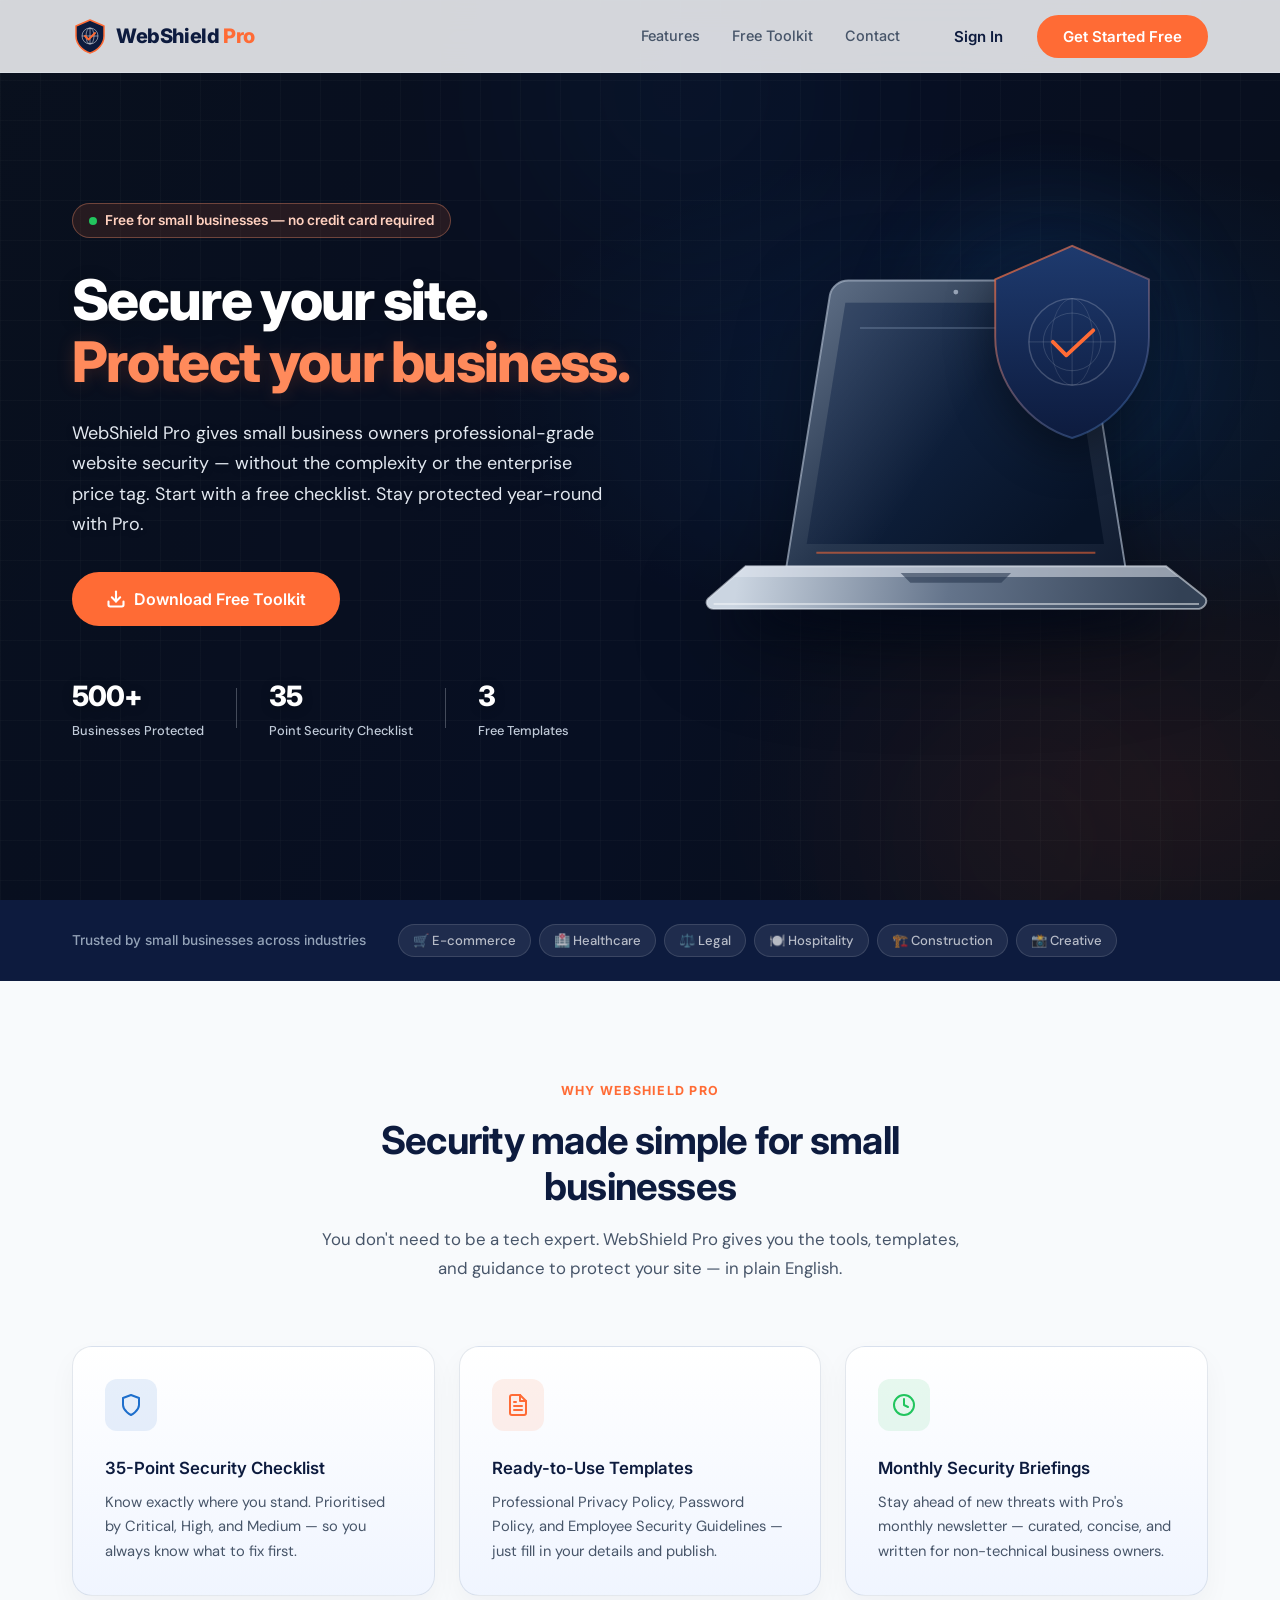
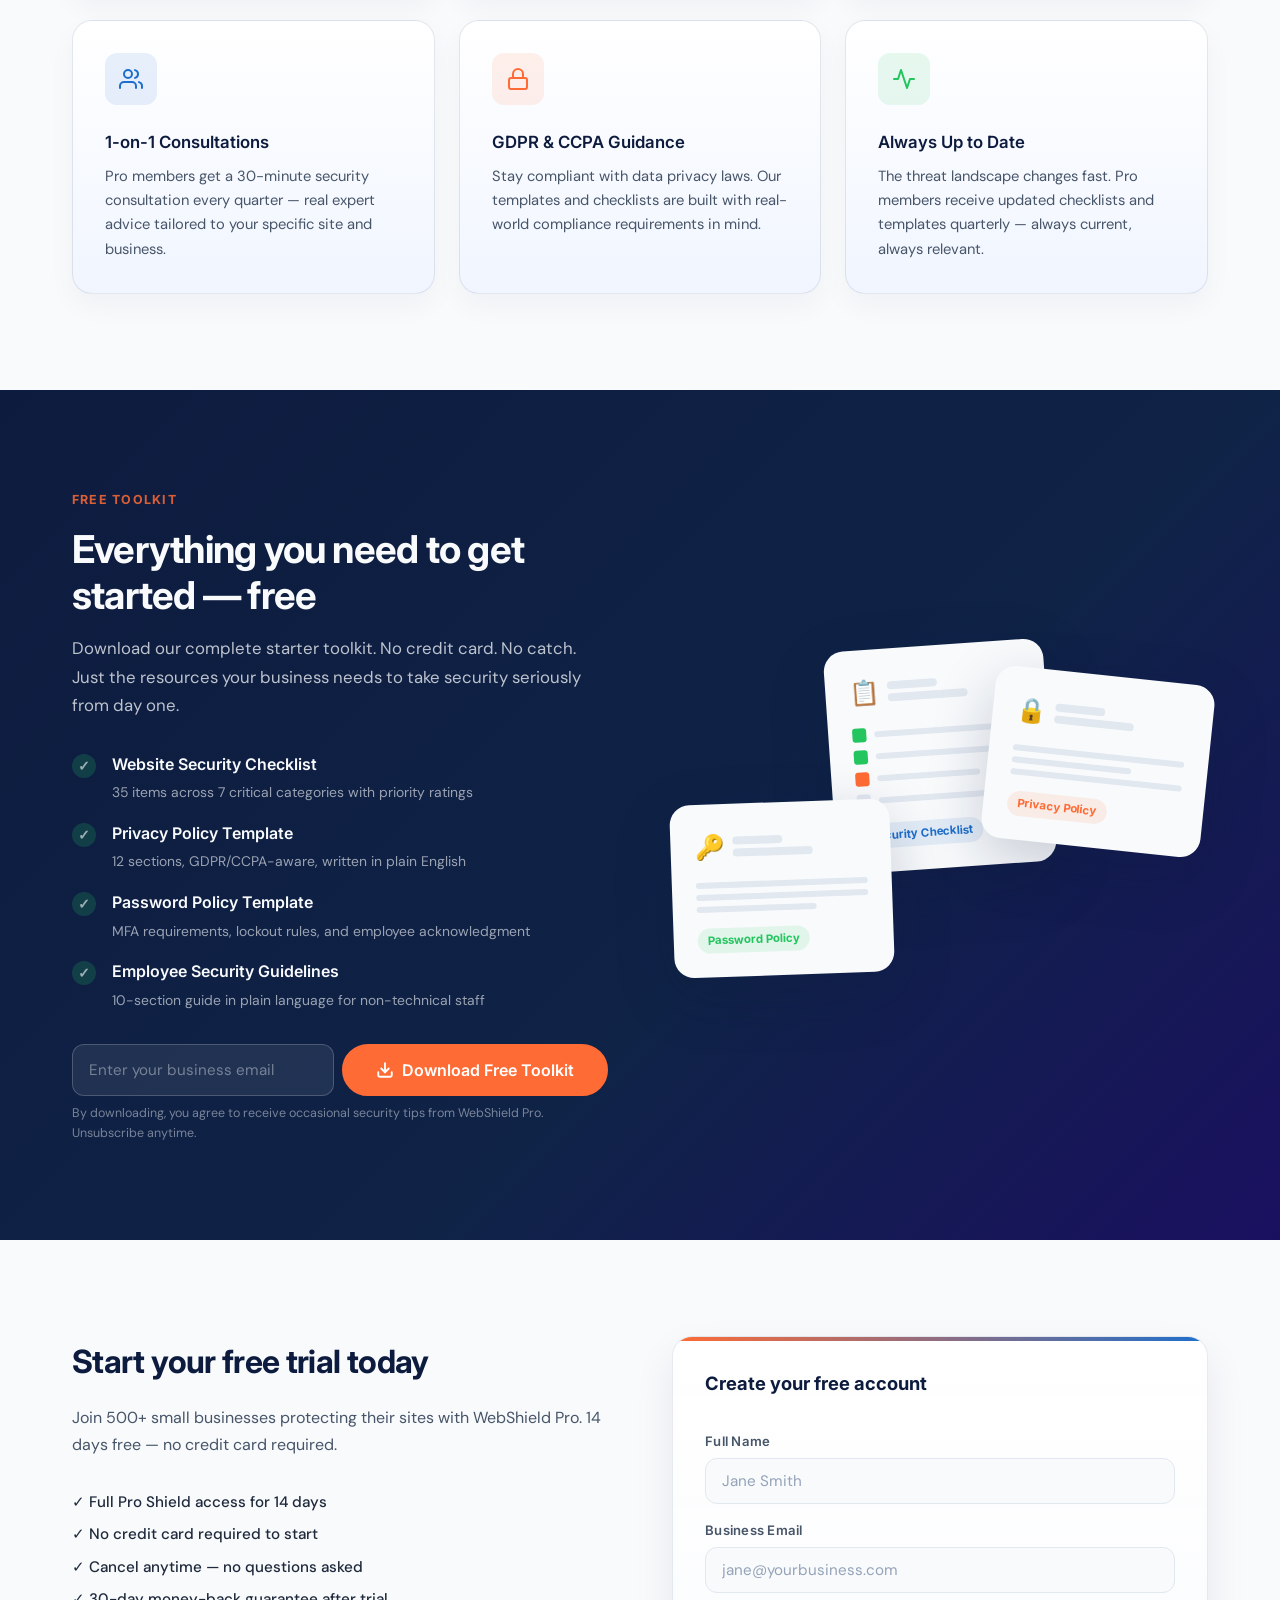
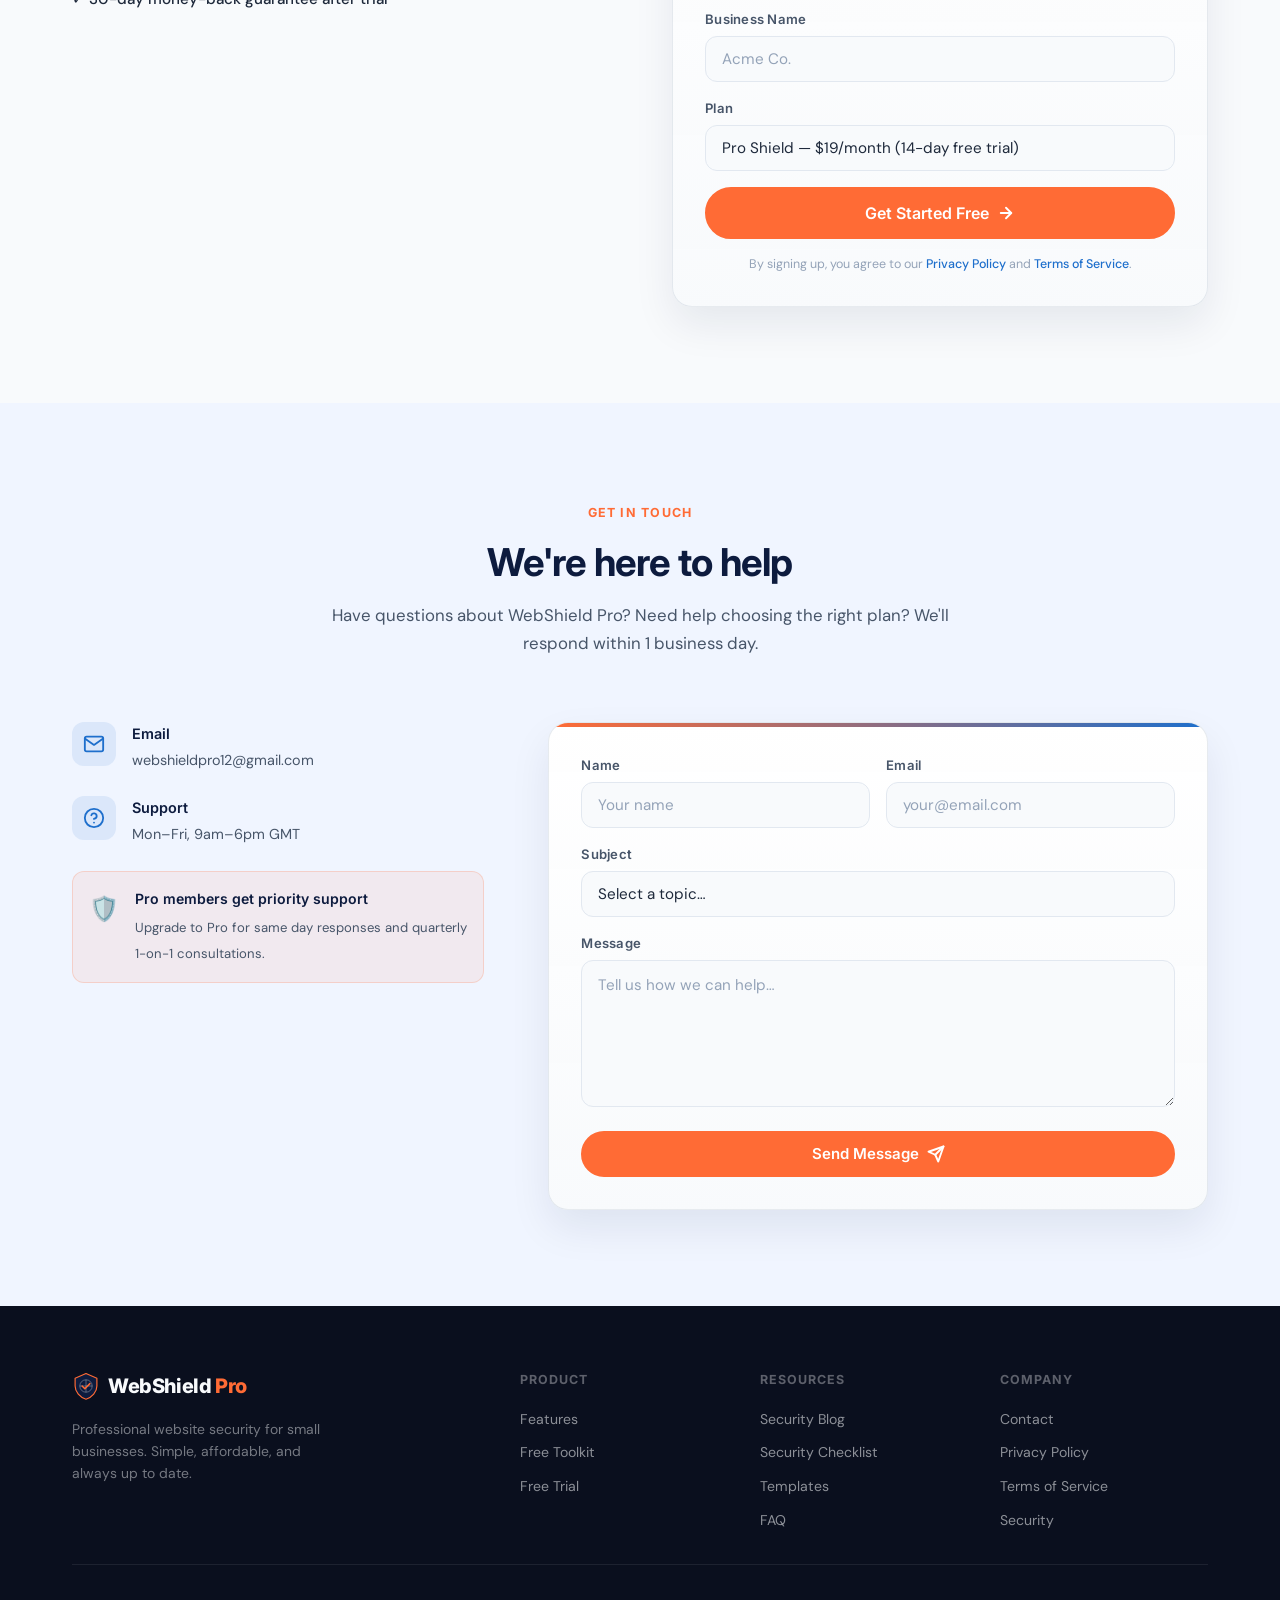
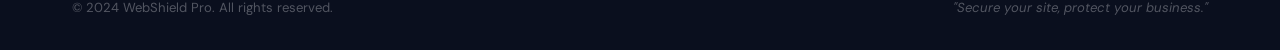
==== commit 9af437a9: "Refactor WebShield Pro site layout: - Removed Pricing section and navigation link - Adjusted navigat" ====
--- a/index.html
+++ b/index.html
@@ -14,6 +14,7 @@
   <link rel="preconnect" href="https://fonts.googleapis.com" />
   <link rel="preconnect" href="https://fonts.gstatic.com" crossorigin />
   <link href="https://fonts.googleapis.com/css2?family=Inter:wght@400;500;600;700;800;900&family=DM+Sans:wght@400;500;600&family=JetBrains+Mono:wght@400;500&display=swap" rel="stylesheet" />
+  <link rel="icon" type="image/svg+xml" href="favicon.svg" />
 
   <link rel="stylesheet" href="styles.css" />
 </head>
@@ -42,7 +43,6 @@
       <ul class="nav-links" id="nav-links">
         <li><a href="#features" class="nav-link">Features</a></li>
         <li><a href="#toolkit" class="nav-link">Free Toolkit</a></li>
-        <li><a href="#pricing" class="nav-link">Pricing</a></li>
         <li><a href="#contact" class="nav-link">Contact</a></li>
       </ul>
 
@@ -83,10 +83,6 @@
           <svg width="20" height="20" viewBox="0 0 24 24" fill="none" stroke="currentColor" stroke-width="2.5" stroke-linecap="round" stroke-linejoin="round"><path d="M21 15v4a2 2 0 0 1-2 2H5a2 2 0 0 1-2-2v-4"/><polyline points="7 10 12 15 17 10"/><line x1="12" y1="15" x2="12" y2="3"/></svg>
           Download Free Toolkit
         </a>
-        <a href="#pricing" class="btn btn-outline btn-lg" id="hero-pricing-btn">
-          View Pricing
-          <svg width="18" height="18" viewBox="0 0 24 24" fill="none" stroke="currentColor" stroke-width="2.5" stroke-linecap="round" stroke-linejoin="round"><line x1="5" y1="12" x2="19" y2="12"/><polyline points="12 5 19 12 12 19"/></svg>
-        </a>
       </div>
 
       <div class="hero-stats">
@@ -109,6 +105,42 @@
 
     <div class="hero-shield-visual" aria-hidden="true">
       <div class="shield-glow"></div>
+      <svg class="hero-laptop" viewBox="0 0 640 460" fill="none" xmlns="http://www.w3.org/2000/svg">
+        <defs>
+          <linearGradient id="laptop-lid" x1="158" y1="64" x2="492" y2="360" gradientUnits="userSpaceOnUse">
+            <stop stop-color="#64748B"/>
+            <stop offset=".45" stop-color="#26364E"/>
+            <stop offset="1" stop-color="#111C30"/>
+          </linearGradient>
+          <linearGradient id="laptop-screen" x1="224" y1="104" x2="429" y2="322" gradientUnits="userSpaceOnUse">
+            <stop stop-color="#14294B"/>
+            <stop offset="1" stop-color="#071327"/>
+          </linearGradient>
+          <linearGradient id="laptop-base" x1="102" y1="347" x2="550" y2="415" gradientUnits="userSpaceOnUse">
+            <stop stop-color="#CBD5E1"/>
+            <stop offset=".48" stop-color="#64748B"/>
+            <stop offset="1" stop-color="#334155"/>
+          </linearGradient>
+          <linearGradient id="screen-glint" x1="160" y1="119" x2="444" y2="300" gradientUnits="userSpaceOnUse">
+            <stop stop-color="#fff" stop-opacity=".16"/>
+            <stop offset=".55" stop-color="#fff" stop-opacity="0"/>
+          </linearGradient>
+          <filter id="laptop-shadow" x="37" y="49" width="570" height="400" color-interpolation-filters="sRGB" filterUnits="userSpaceOnUse">
+            <feGaussianBlur stdDeviation="18"/>
+          </filter>
+        </defs>
+        <ellipse cx="324" cy="396" rx="220" ry="25" fill="#020817" fill-opacity=".65" filter="url(#laptop-shadow)"/>
+        <path d="M195 70C197 61 205 55 214 55H436C445 55 453 61 455 70L500 351H150L195 70Z" fill="url(#laptop-lid)" stroke="#A7B4C7" stroke-opacity=".7" stroke-width="2"/>
+        <path d="M211 78H439L478 327H171L211 78Z" fill="url(#laptop-screen)"/>
+        <path d="M211 78H439L478 327H171L211 78Z" fill="url(#screen-glint)"/>
+        <path d="M226 104H424" stroke="#93A8C4" stroke-opacity=".28" stroke-width="2"/>
+        <circle cx="325" cy="67" r="2.5" fill="#C9D5E5" fill-opacity=".65"/>
+        <path d="M108 350H542L581 381C586 385 583 392 576 394H75C68 394 65 386 71 382L108 350Z" fill="url(#laptop-base)" stroke="#E2E8F0" stroke-opacity=".6" stroke-width="2"/>
+        <path d="M108 350H542L555 361H95L108 350Z" fill="#E2E8F0" fill-opacity=".55"/>
+        <path d="M268 357H382L372 367H278L268 357Z" fill="#26364E" fill-opacity=".58"/>
+        <path d="M75 389H576" stroke="#F8FAFC" stroke-opacity=".5" stroke-width="2"/>
+        <path d="M181 336H469" stroke="#FF6B35" stroke-opacity=".55" stroke-width="2"/>
+      </svg>
       <svg class="shield-svg" viewBox="0 0 200 220" fill="none" xmlns="http://www.w3.org/2000/svg">
         <path d="M100 10L20 45V105C20 153 55 196 100 210C145 196 180 153 180 105V45L100 10Z" fill="url(#shieldGrad)" stroke="url(#shieldStroke)" stroke-width="2"/>
         <circle cx="100" cy="110" r="45" stroke="rgba(248,250,252,0.2)" stroke-width="1.5" fill="none"/>
@@ -308,102 +340,6 @@
     </div>
   </section>
 
-  <!-- ===== PRICING ===== -->
-  <section class="pricing" id="pricing">
-    <div class="container">
-      <div class="section-header">
-        <span class="section-overline">Pricing</span>
-        <h2 class="section-title">Simple, transparent pricing</h2>
-        <p class="section-sub">Start free. Upgrade when you're ready. No surprises.</p>
-      </div>
-
-      <div class="pricing-toggle">
-        <span class="toggle-label" id="monthly-label">Monthly</span>
-        <label class="toggle-switch" for="billing-toggle" aria-label="Toggle annual billing">
-          <input type="checkbox" id="billing-toggle" onchange="toggleBilling()" />
-          <span class="toggle-track"></span>
-        </label>
-        <span class="toggle-label" id="annual-label">
-          Annual
-          <span class="save-badge">Save 35%</span>
-        </span>
-      </div>
-
-      <div class="pricing-cards">
-        <!-- Free -->
-        <div class="pricing-card" id="pricing-free">
-          <div class="pricing-tier-name">Free Shield</div>
-          <div class="pricing-price">
-            <span class="price-amount">$0</span>
-            <span class="price-period">/ forever</span>
-          </div>
-          <p class="pricing-desc">The essential starter kit for businesses taking their first steps in security.</p>
-          <a href="#toolkit" class="btn btn-outline btn-full" id="free-cta-btn">Download Free Toolkit</a>
-          <ul class="pricing-features">
-            <li class="pricing-feature pricing-feature--included">Website Security Checklist (35-point)</li>
-            <li class="pricing-feature pricing-feature--included">Privacy Policy Template</li>
-            <li class="pricing-feature pricing-feature--included">Password Policy Template</li>
-            <li class="pricing-feature pricing-feature--included">Employee Security Guidelines</li>
-            <li class="pricing-feature pricing-feature--included">Security Blog Access</li>
-            <li class="pricing-feature pricing-feature--excluded">Monthly Security Newsletter</li>
-            <li class="pricing-feature pricing-feature--excluded">Advanced Template Library</li>
-            <li class="pricing-feature pricing-feature--excluded">Priority Email Support</li>
-            <li class="pricing-feature pricing-feature--excluded">Quarterly Consultation</li>
-            <li class="pricing-feature pricing-feature--excluded">WebShield Pro Verified Badge</li>
-          </ul>
-        </div>
-
-        <!-- Pro -->
-        <div class="pricing-card pricing-card--featured" id="pricing-pro">
-          <div class="pricing-popular-badge">Most Popular</div>
-          <div class="pricing-tier-name">Pro Shield</div>
-          <div class="pricing-price">
-            <span class="price-amount" id="pro-price">$19</span>
-            <span class="price-period" id="pro-period">/ month</span>
-          </div>
-          <p class="pricing-desc" id="pro-annual-note">Billed monthly. Switch to annual and save $79/year.</p>
-          <a href="#signup" class="btn btn-primary btn-full" id="pro-cta-btn">Start 14-Day Free Trial</a>
-          <ul class="pricing-features">
-            <li class="pricing-feature pricing-feature--included">Everything in Free Shield</li>
-            <li class="pricing-feature pricing-feature--included">Monthly Security Newsletter</li>
-            <li class="pricing-feature pricing-feature--included">Advanced Template Library (10+)</li>
-            <li class="pricing-feature pricing-feature--included">Quarterly Checklist Updates</li>
-            <li class="pricing-feature pricing-feature--included">Incident Response Plan Template</li>
-            <li class="pricing-feature pricing-feature--included">GDPR / CCPA Compliance Checklist</li>
-            <li class="pricing-feature pricing-feature--included">Priority Email Support (1 biz day)</li>
-            <li class="pricing-feature pricing-feature--included">Community Forum Full Access</li>
-            <li class="pricing-feature pricing-feature--included">Quarterly 30-min Consultation</li>
-            <li class="pricing-feature pricing-feature--included">WebShield Pro Verified Badge</li>
-          </ul>
-          <p class="pricing-guarantee">
-            <svg width="14" height="14" viewBox="0 0 24 24" fill="none" stroke="currentColor" stroke-width="2.5" stroke-linecap="round" stroke-linejoin="round"><path d="M12 22s8-4 8-10V5l-8-3-8 3v7c0 6 8 10 8 10z"/></svg>
-            30-day money-back guarantee
-          </p>
-        </div>
-
-        <!-- Enterprise -->
-        <div class="pricing-card pricing-card--enterprise" id="pricing-enterprise">
-          <div class="pricing-tier-name">Enterprise Shield</div>
-          <div class="pricing-price">
-            <span class="price-amount">Custom</span>
-          </div>
-          <p class="pricing-desc">For businesses with teams, multiple sites, or compliance requirements.</p>
-          <a href="#contact" class="btn btn-outline btn-full btn-outline--light" id="enterprise-cta-btn">Contact Us</a>
-          <ul class="pricing-features pricing-features--light">
-            <li class="pricing-feature pricing-feature--included pricing-feature--light">Everything in Pro Shield</li>
-            <li class="pricing-feature pricing-feature--included pricing-feature--light">Multi-user team seats</li>
-            <li class="pricing-feature pricing-feature--included pricing-feature--light">Dedicated Security Advisor</li>
-            <li class="pricing-feature pricing-feature--included pricing-feature--light">Monthly 60-min Consultation</li>
-            <li class="pricing-feature pricing-feature--included pricing-feature--light">Custom Policy Templates</li>
-            <li class="pricing-feature pricing-feature--included pricing-feature--light">White-label Templates</li>
-            <li class="pricing-feature pricing-feature--included pricing-feature--light">Compliance Reporting Dashboard</li>
-            <li class="pricing-feature pricing-feature--included pricing-feature--light">SLA-backed Priority Support</li>
-          </ul>
-        </div>
-      </div>
-    </div>
-  </section>
-
   <!-- ===== NEWSLETTER SIGNUP ===== -->
   <section class="signup" id="signup">
     <div class="container signup-inner">
@@ -450,7 +386,7 @@
           <svg width="18" height="18" viewBox="0 0 24 24" fill="none" stroke="currentColor" stroke-width="2.5" stroke-linecap="round" stroke-linejoin="round"><line x1="5" y1="12" x2="19" y2="12"/><polyline points="12 5 19 12 12 19"/></svg>
         </button>
 
-        <p class="form-privacy">By signing up, you agree to our <a href="#" id="privacy-link">Privacy Policy</a> and <a href="#" id="terms-link">Terms of Service</a>.</p>
+        <p class="form-privacy">By signing up, you agree to our <a href="privacy-policy.html" id="privacy-link">Privacy Policy</a> and <a href="terms-of-service.html" id="terms-link">Terms of Service</a>.</p>
 
         <div class="form-success" id="signup-success" hidden>
           <span>🎉</span>
@@ -477,7 +413,7 @@
             </div>
             <div>
               <strong>Email</strong>
-              <a href="mailto:hello@webshieldpro.com">hello@webshieldpro.com</a>
+              <a href="mailto:webshieldpro12@gmail.com">webshieldpro12@gmail.com</a>
             </div>
           </div>
 
@@ -487,17 +423,7 @@
             </div>
             <div>
               <strong>Support</strong>
-              <span>Mon–Fri, 9am–6pm EST</span>
-            </div>
-          </div>
-
-          <div class="contact-item" id="contact-response-item">
-            <div class="contact-icon">
-              <svg width="22" height="22" viewBox="0 0 24 24" fill="none" stroke="currentColor" stroke-width="2" stroke-linecap="round" stroke-linejoin="round"><circle cx="12" cy="12" r="10"/><polyline points="12 6 12 12 16 14"/></svg>
-            </div>
-            <div>
-              <strong>Response Time</strong>
-              <span>Within 1 business day</span>
+              <span>Mon–Fri, 9am–6pm GMT</span>
             </div>
           </div>
 
@@ -505,7 +431,7 @@
             <div class="guarantee-icon">🛡️</div>
             <div>
               <strong>Pro members get priority support</strong>
-              <span>Upgrade to Pro for same-day responses and quarterly 1-on-1 consultations.</span>
+              <span>Upgrade to Pro for same day responses and quarterly 1-on-1 consultations.</span>
             </div>
           </div>
         </div>
@@ -527,7 +453,6 @@
             <select id="contact-subject" class="input-field select-field">
               <option value="">Select a topic…</option>
               <option value="general">General enquiry</option>
-              <option value="pricing">Pricing & plans</option>
               <option value="consultation">Book a consultation</option>
               <option value="enterprise">Enterprise enquiry</option>
               <option value="support">Technical support</option>
@@ -578,7 +503,6 @@
           <h4 class="footer-group-title">Product</h4>
           <ul class="footer-links">
             <li><a href="#features" class="footer-link" id="footer-features-link">Features</a></li>
-            <li><a href="#pricing" class="footer-link" id="footer-pricing-link">Pricing</a></li>
             <li><a href="#toolkit" class="footer-link" id="footer-toolkit-link">Free Toolkit</a></li>
             <li><a href="#signup" class="footer-link" id="footer-trial-link">Free Trial</a></li>
           </ul>
@@ -587,10 +511,10 @@
         <div class="footer-links-group">
           <h4 class="footer-group-title">Resources</h4>
           <ul class="footer-links">
-            <li><a href="#" class="footer-link" id="footer-blog-link">Security Blog</a></li>
-            <li><a href="#" class="footer-link" id="footer-checklist-link">Security Checklist</a></li>
-            <li><a href="#" class="footer-link" id="footer-templates-link">Templates</a></li>
-            <li><a href="#" class="footer-link" id="footer-faq-link">FAQ</a></li>
+            <li><a href="#features" class="footer-link" id="footer-blog-link">Security Blog</a></li>
+            <li><a href="#toolkit" class="footer-link" id="footer-checklist-link">Security Checklist</a></li>
+            <li><a href="#toolkit" class="footer-link" id="footer-templates-link">Templates</a></li>
+            <li><a href="#contact" class="footer-link" id="footer-faq-link">FAQ</a></li>
           </ul>
         </div>
 
@@ -598,9 +522,9 @@
           <h4 class="footer-group-title">Company</h4>
           <ul class="footer-links">
             <li><a href="#contact" class="footer-link" id="footer-contact-link">Contact</a></li>
-            <li><a href="#" class="footer-link" id="footer-privacy-link">Privacy Policy</a></li>
-            <li><a href="#" class="footer-link" id="footer-terms-link">Terms of Service</a></li>
-            <li><a href="#" class="footer-link" id="footer-security-link">Security</a></li>
+            <li><a href="privacy-policy.html" class="footer-link" id="footer-privacy-link">Privacy Policy</a></li>
+            <li><a href="terms-of-service.html" class="footer-link" id="footer-terms-link">Terms of Service</a></li>
+            <li><a href="#features" class="footer-link" id="footer-security-link">Security</a></li>
           </ul>
         </div>
       </div>
--- a/styles.css
+++ b/styles.css
@@ -71,7 +71,10 @@
 body {
   font-family: var(--font-body);
   color: var(--charcoal);
-  background: var(--white);
+  background:
+    radial-gradient(circle at top left, rgba(30, 111, 204, 0.08), transparent 28%),
+    radial-gradient(circle at bottom right, rgba(255, 107, 53, 0.10), transparent 26%),
+    var(--white);
   overflow-x: hidden;
   line-height: 1.6;
 }
@@ -189,11 +192,12 @@
   display: flex;
   align-items: center;
   height: 72px;
-  gap: var(--sp-xl);
+  gap: var(--sp-md);
 }
 
 .nav-links {
   display: flex;
+  flex: 0 0 auto;
   align-items: center;
   gap: var(--sp-sm);
   margin-left: auto;
@@ -204,6 +208,7 @@
   font-weight: 500;
   color: var(--slate);
   padding: 6px 12px;
+  white-space: nowrap;
   border-radius: var(--radius-sm);
   transition: color var(--transition), background var(--transition);
 }
@@ -211,6 +216,7 @@
 
 .nav-actions {
   display: flex;
+  flex-shrink: 0;
   align-items: center;
   gap: var(--sp-sm);
 }
@@ -238,36 +244,51 @@
   align-items: center;
   padding: 140px 0 var(--sp-4xl);
   overflow: hidden;
-  background: linear-gradient(160deg, #f0f5ff 0%, #f8fafc 50%, #fff7f3 100%);
+  isolation: isolate;
+  background:
+    radial-gradient(ellipse at 78% 44%, rgba(30,111,204,0.3), transparent 36%),
+    radial-gradient(ellipse at 92% 88%, rgba(255,107,53,0.14), transparent 28%),
+    linear-gradient(115deg, #101d35 0%, #0D1B3E 56%, #101c31 100%);
+}
+
+.hero::before {
+  content: "";
+  position: absolute;
+  inset: 0;
+  z-index: 0;
+  background: rgba(0,0,0,0.45);
+  pointer-events: none;
 }
 
 .hero-bg-grid {
   position: absolute;
   inset: 0;
+  z-index: 1;
   background-image:
-    linear-gradient(rgba(13,27,62,0.04) 1px, transparent 1px),
-    linear-gradient(90deg, rgba(13,27,62,0.04) 1px, transparent 1px);
+    linear-gradient(rgba(248,250,252,0.025) 1px, transparent 1px),
+    linear-gradient(90deg, rgba(248,250,252,0.025) 1px, transparent 1px);
   background-size: 40px 40px;
   pointer-events: none;
 }
 
 .hero-orb {
   position: absolute;
+  z-index: 1;
   border-radius: 50%;
   filter: blur(80px);
   pointer-events: none;
-  opacity: 0.35;
+  opacity: 0.22;
 }
 .hero-orb-1 {
   width: 500px; height: 500px;
-  background: radial-gradient(circle, rgba(30,111,204,0.3), transparent 70%);
-  top: -100px; left: -100px;
+  background: radial-gradient(circle, rgba(30,111,204,0.36), transparent 70%);
+  top: -160px; left: 34%;
   animation: orbFloat 8s ease-in-out infinite;
 }
 .hero-orb-2 {
   width: 400px; height: 400px;
-  background: radial-gradient(circle, rgba(255,107,53,0.25), transparent 70%);
-  bottom: -80px; right: -80px;
+  background: radial-gradient(circle, rgba(255,107,53,0.22), transparent 70%);
+  bottom: -140px; right: 4%;
   animation: orbFloat 10s ease-in-out infinite reverse;
 }
 
@@ -279,16 +300,19 @@
 .hero-content {
   position: relative;
   z-index: 2;
-  max-width: 620px;
+  width: 60%;
+  max-width: 680px;
+  margin-left: max(calc((100% - 1200px) / 2), 0px);
+  margin-right: 0;
 }
 
 .hero-badge {
   display: inline-flex;
   align-items: center;
   gap: var(--sp-sm);
-  background: rgba(255,107,53,0.1);
-  color: var(--orange-dark);
-  border: 1px solid rgba(255,107,53,0.3);
+  background: rgba(255,107,53,0.12);
+  color: #FFD0BF;
+  border: 1px solid rgba(255,150,112,0.34);
   border-radius: var(--radius-full);
   padding: 6px 16px;
   font-size: 0.85rem;
@@ -310,28 +334,39 @@
 
 .hero-headline {
   font-family: var(--font-head);
-  font-size: clamp(2.5rem, 5vw, 3.75rem);
+  font-size: clamp(2.5rem, 4.4vw, 3.5rem);
   font-weight: 800;
   line-height: 1.1;
   letter-spacing: -0.03em;
-  color: var(--navy);
+  color: #fff;
+  text-shadow: 0 2px 16px rgba(0,0,0,0.28);
   margin-bottom: var(--sp-lg);
   animation: fadeInUp 0.6s var(--ease) 0.2s both;
 }
 .headline-accent {
-  background: linear-gradient(135deg, var(--orange), #ff9a62);
-  -webkit-background-clip: text;
-  -webkit-text-fill-color: transparent;
-  background-clip: text;
+  color: #FF8A5B;
+  text-shadow: 0 2px 18px rgba(255,107,53,0.18);
 }
 
 .hero-sub {
   font-size: 1.125rem;
-  color: var(--slate);
+  color: #E2E8F0;
   line-height: 1.7;
   max-width: 540px;
   margin-bottom: var(--sp-xl);
+  text-shadow: 0 1px 8px rgba(0,0,0,0.24);
   animation: fadeInUp 0.6s var(--ease) 0.3s both;
+}
+
+.hero .btn-outline {
+  color: #fff;
+  border-color: #64748B;
+  background: rgba(30,41,59,0.78);
+}
+.hero .btn-outline:hover {
+  color: var(--navy);
+  border-color: #fff;
+  background: #fff;
 }
 
 .hero-actions {
@@ -353,42 +388,59 @@
   font-family: var(--font-head);
   font-size: 1.75rem;
   font-weight: 800;
-  color: var(--navy);
+  color: #fff;
+  text-shadow: 0 2px 12px rgba(0,0,0,0.24);
   letter-spacing: -0.03em;
 }
 .stat-label {
   font-size: 0.8rem;
-  color: var(--steel);
+  color: #C1CBD9;
   font-weight: 500;
 }
 .stat-divider {
   width: 1px; height: 40px;
-  background: var(--mist);
-}
-
-/* Hero shield visual */
+  background: rgba(226,232,240,0.28);
+}
+
+/* Hero product visual */
 .hero-shield-visual {
   position: absolute;
-  right: 6%;
+  width: min(51vw, 620px);
+  right: 1.5%;
   top: 50%;
   transform: translateY(-50%);
   z-index: 1;
-  animation: shieldFloat 6s ease-in-out infinite;
+  animation: shieldFloat 7s ease-in-out infinite;
 }
 @keyframes shieldFloat {
-  0%, 100% { transform: translateY(-50%) rotate(-3deg); }
-  50% { transform: translateY(calc(-50% - 20px)) rotate(3deg); }
+  0%, 100% { transform: translateY(-50%); }
+  50% { transform: translateY(calc(-50% - 10px)); }
 }
 .shield-glow {
   position: absolute;
-  top: 50%; left: 50%;
+  top: 25%; left: 66%;
   transform: translate(-50%, -50%);
-  width: 280px; height: 280px;
-  background: radial-gradient(circle, rgba(30,111,204,0.15), transparent 70%);
+  width: 360px; height: 360px;
+  background: radial-gradient(circle, rgba(30,111,204,0.32), rgba(30,111,204,0.06) 42%, transparent 72%);
   border-radius: 50%;
-  filter: blur(20px);
-}
-.shield-svg { width: 220px; height: 240px; filter: drop-shadow(0 20px 40px rgba(13,27,62,0.3)); }
+  filter: blur(30px);
+}
+.hero-laptop {
+  position: relative;
+  z-index: 0;
+  width: 100%;
+  height: auto;
+  filter: drop-shadow(0 24px 42px rgba(0,0,0,0.38));
+}
+.shield-svg {
+  position: absolute;
+  z-index: 1;
+  width: 31%;
+  height: auto;
+  left: 54%;
+  top: 2%;
+  filter: drop-shadow(0 14px 24px rgba(0,0,0,0.4));
+}
 
 @keyframes fadeInUp {
   from { opacity: 0; transform: translateY(24px); }
@@ -480,13 +532,14 @@
   gap: var(--sp-lg);
 }
 .feature-card {
-  background: var(--white);
-  border: 1.5px solid var(--mist);
+  background: linear-gradient(180deg, rgba(255,255,255,0.98), rgba(240,245,255,0.98));
+  border: 1.5px solid rgba(148, 163, 184, 0.25);
   border-radius: var(--radius-lg);
   padding: var(--sp-xl);
   transition: all var(--transition);
   position: relative;
   overflow: hidden;
+  box-shadow: 0 12px 28px rgba(13, 27, 62, 0.04);
 }
 .feature-card::before {
   content: '';
@@ -655,192 +708,6 @@
 .doc-badge--orange { background: rgba(255,107,53,0.1); color: var(--orange); }
 .doc-badge--green { background: rgba(34,197,94,0.1); color: var(--green); }
 
-/* ===== PRICING ===== */
-.pricing {
-  padding: var(--sp-4xl) 0;
-  background: linear-gradient(180deg, var(--white) 0%, #f0f5ff 100%);
-}
-
-.pricing-toggle {
-  display: flex;
-  align-items: center;
-  justify-content: center;
-  gap: var(--sp-md);
-  margin-bottom: var(--sp-2xl);
-}
-.toggle-label {
-  display: flex;
-  align-items: center;
-  gap: var(--sp-sm);
-  font-family: var(--font-head);
-  font-size: 0.9rem;
-  font-weight: 600;
-  color: var(--slate);
-}
-.toggle-switch { position: relative; width: 52px; height: 28px; }
-.toggle-switch input { opacity: 0; width: 0; height: 0; }
-.toggle-track {
-  position: absolute;
-  inset: 0;
-  background: var(--mist);
-  border-radius: var(--radius-full);
-  cursor: pointer;
-  transition: background var(--transition);
-}
-.toggle-track::before {
-  content: '';
-  position: absolute;
-  left: 3px; top: 3px;
-  width: 22px; height: 22px;
-  background: #fff;
-  border-radius: 50%;
-  transition: transform var(--transition);
-  box-shadow: var(--shadow-sm);
-}
-.toggle-switch input:checked ~ .toggle-track { background: var(--navy); }
-.toggle-switch input:checked ~ .toggle-track::before { transform: translateX(24px); }
-
-.save-badge {
-  background: var(--green);
-  color: #fff;
-  border-radius: var(--radius-full);
-  padding: 2px 8px;
-  font-size: 0.72rem;
-  font-weight: 700;
-}
-
-.pricing-cards {
-  display: grid;
-  grid-template-columns: 1fr 1fr 1fr;
-  gap: var(--sp-lg);
-  align-items: start;
-}
-
-.pricing-card {
-  background: var(--white);
-  border: 1.5px solid var(--mist);
-  border-radius: var(--radius-lg);
-  padding: var(--sp-xl);
-  position: relative;
-  transition: transform var(--transition), box-shadow var(--transition);
-}
-.pricing-card:hover { transform: translateY(-4px); box-shadow: var(--shadow-lg); }
-
-.pricing-card--featured {
-  background: var(--navy);
-  border-color: var(--navy);
-  transform: scale(1.04);
-  box-shadow: var(--shadow-xl);
-}
-.pricing-card--featured:hover { transform: scale(1.04) translateY(-4px); }
-
-.pricing-card--enterprise {
-  background: linear-gradient(135deg, #0f2347, #1a1060);
-  border-color: rgba(30,111,204,0.3);
-}
-
-.pricing-popular-badge {
-  position: absolute;
-  top: -14px; left: 50%;
-  transform: translateX(-50%);
-  background: linear-gradient(135deg, var(--orange), #ff9a62);
-  color: #fff;
-  border-radius: var(--radius-full);
-  padding: 4px 16px;
-  font-size: 0.75rem;
-  font-weight: 700;
-  font-family: var(--font-head);
-  white-space: nowrap;
-}
-
-.pricing-tier-name {
-  font-family: var(--font-head);
-  font-size: 0.85rem;
-  font-weight: 700;
-  letter-spacing: 0.06em;
-  text-transform: uppercase;
-  color: var(--steel);
-  margin-bottom: var(--sp-md);
-}
-.pricing-card--featured .pricing-tier-name,
-.pricing-card--enterprise .pricing-tier-name { color: rgba(248,250,252,0.6); }
-
-.pricing-price {
-  display: flex;
-  align-items: flex-end;
-  gap: 4px;
-  margin-bottom: var(--sp-md);
-}
-.price-amount {
-  font-family: var(--font-head);
-  font-size: 2.75rem;
-  font-weight: 800;
-  color: var(--navy);
-  letter-spacing: -0.04em;
-  line-height: 1;
-}
-.pricing-card--featured .price-amount,
-.pricing-card--enterprise .price-amount { color: var(--white); }
-.price-period { font-size: 0.9rem; color: var(--steel); font-weight: 500; padding-bottom: 4px; }
-.pricing-card--featured .price-period,
-.pricing-card--enterprise .price-period { color: rgba(248,250,252,0.5); }
-
-.pricing-desc {
-  font-size: 0.88rem;
-  color: var(--slate);
-  line-height: 1.5;
-  margin-bottom: var(--sp-xl);
-}
-.pricing-card--featured .pricing-desc,
-.pricing-card--enterprise .pricing-desc { color: rgba(248,250,252,0.6); }
-
-.pricing-features {
-  display: flex;
-  flex-direction: column;
-  gap: var(--sp-sm);
-  margin-top: var(--sp-xl);
-}
-.pricing-feature {
-  display: flex;
-  align-items: flex-start;
-  gap: var(--sp-sm);
-  font-size: 0.87rem;
-  color: var(--slate);
-  padding: 2px 0;
-}
-.pricing-feature::before {
-  content: '';
-  flex-shrink: 0;
-  width: 16px; height: 16px;
-  border-radius: 50%;
-  margin-top: 1px;
-  background-size: 10px;
-  background-repeat: no-repeat;
-  background-position: center;
-}
-.pricing-feature--included::before {
-  background-color: rgba(34,197,94,0.15);
-  background-image: url("data:image/svg+xml,%3Csvg xmlns='http://www.w3.org/2000/svg' viewBox='0 0 24 24' fill='none' stroke='%2322C55E' stroke-width='3' stroke-linecap='round' stroke-linejoin='round'%3E%3Cpolyline points='20 6 9 17 4 12'/%3E%3C/svg%3E");
-}
-.pricing-feature--excluded { opacity: 0.45; }
-.pricing-feature--excluded::before {
-  background-color: rgba(148,163,184,0.15);
-  background-image: url("data:image/svg+xml,%3Csvg xmlns='http://www.w3.org/2000/svg' viewBox='0 0 24 24' fill='none' stroke='%2394A3B8' stroke-width='3' stroke-linecap='round' stroke-linejoin='round'%3E%3Cline x1='18' y1='6' x2='6' y2='18'/%3E%3Cline x1='6' y1='6' x2='18' y2='18'/%3E%3C/svg%3E");
-}
-.pricing-feature--light { color: rgba(248,250,252,0.7); }
-.pricing-feature--light.pricing-feature--included::before { background-color: rgba(34,197,94,0.2); }
-
-.pricing-guarantee {
-  display: flex;
-  align-items: center;
-  gap: 6px;
-  margin-top: var(--sp-lg);
-  font-size: 0.78rem;
-  color: var(--green);
-  font-weight: 600;
-  font-family: var(--font-head);
-}
-
 /* ===== SIGN-UP ===== */
 .signup {
   padding: var(--sp-4xl) 0;
@@ -878,11 +745,22 @@
 
 /* ===== FORMS ===== */
 .signup-form, .contact-form {
-  background: var(--white);
-  border: 1.5px solid var(--mist);
+  background: linear-gradient(180deg, rgba(255,255,255,1), rgba(248,250,252,0.98));
+  border: 1.5px solid rgba(148,163,184,0.22);
   border-radius: var(--radius-lg);
   padding: var(--sp-xl);
-  box-shadow: var(--shadow-md);
+  box-shadow: 0 18px 40px rgba(13,27,62,0.08);
+  position: relative;
+  overflow: hidden;
+}
+
+.signup-form::before, .contact-form::before {
+  content: '';
+  position: absolute;
+  inset: 0 auto auto 0;
+  width: 100%;
+  height: 4px;
+  background: linear-gradient(90deg, var(--orange), var(--blue));
 }
 .form-title {
   font-family: var(--font-head);
@@ -1099,13 +977,22 @@
 /* ===== RESPONSIVE ===== */
 @media (max-width: 1024px) {
   .features-grid { grid-template-columns: repeat(2, 1fr); }
-  .pricing-cards { grid-template-columns: 1fr; max-width: 480px; margin: 0 auto; }
-  .pricing-card--featured { transform: scale(1); }
-  .pricing-card--featured:hover { transform: translateY(-4px); }
   .toolkit-inner { grid-template-columns: 1fr; }
   .toolkit-cards { height: 200px; margin-bottom: var(--sp-xl); }
   .doc-card { width: 180px; }
   .footer-top { grid-template-columns: 1fr 1fr; }
+}
+
+@media (min-width: 769px) and (max-width: 1024px) {
+  .hero-content { width: 54%; }
+  .hero-headline { font-size: clamp(2.25rem, 4vw, 3rem); }
+  .hero-shield-visual { width: 45vw; right: 1%; }
+}
+
+@media (min-width: 769px) and (max-width: 900px) {
+  .nav.container { padding: 0 var(--sp-md); }
+  .nav-link { padding: 6px; }
+  .nav-actions .btn { padding-left: 12px; padding-right: 12px; }
 }
 
 @media (max-width: 768px) {
@@ -1138,8 +1025,24 @@
     z-index: 999;
   }
 
-  .hero { padding: 120px 0 var(--sp-3xl); }
-  .hero-shield-visual { display: none; }
+  .hero {
+    min-height: 0;
+    display: block;
+    padding: 120px 0 var(--sp-3xl);
+  }
+  .hero-content {
+    width: 100%;
+    margin-left: 0;
+  }
+  .hero-shield-visual {
+    position: relative;
+    top: auto;
+    right: auto;
+    width: min(100%, 540px);
+    margin: 30px auto -20px;
+    transform: none;
+    animation: none;
+  }
   .hero-stats { flex-wrap: wrap; gap: var(--sp-lg); }
   .stat-divider { display: none; }
 
@@ -1162,6 +1065,5 @@
   .hero-actions { flex-direction: column; }
   .hero-actions .btn { width: 100%; justify-content: center; }
   .footer-top { grid-template-columns: 1fr; }
-  .pricing-cards { max-width: 100%; }
   .toolkit-download-form { flex-direction: column; }
 }
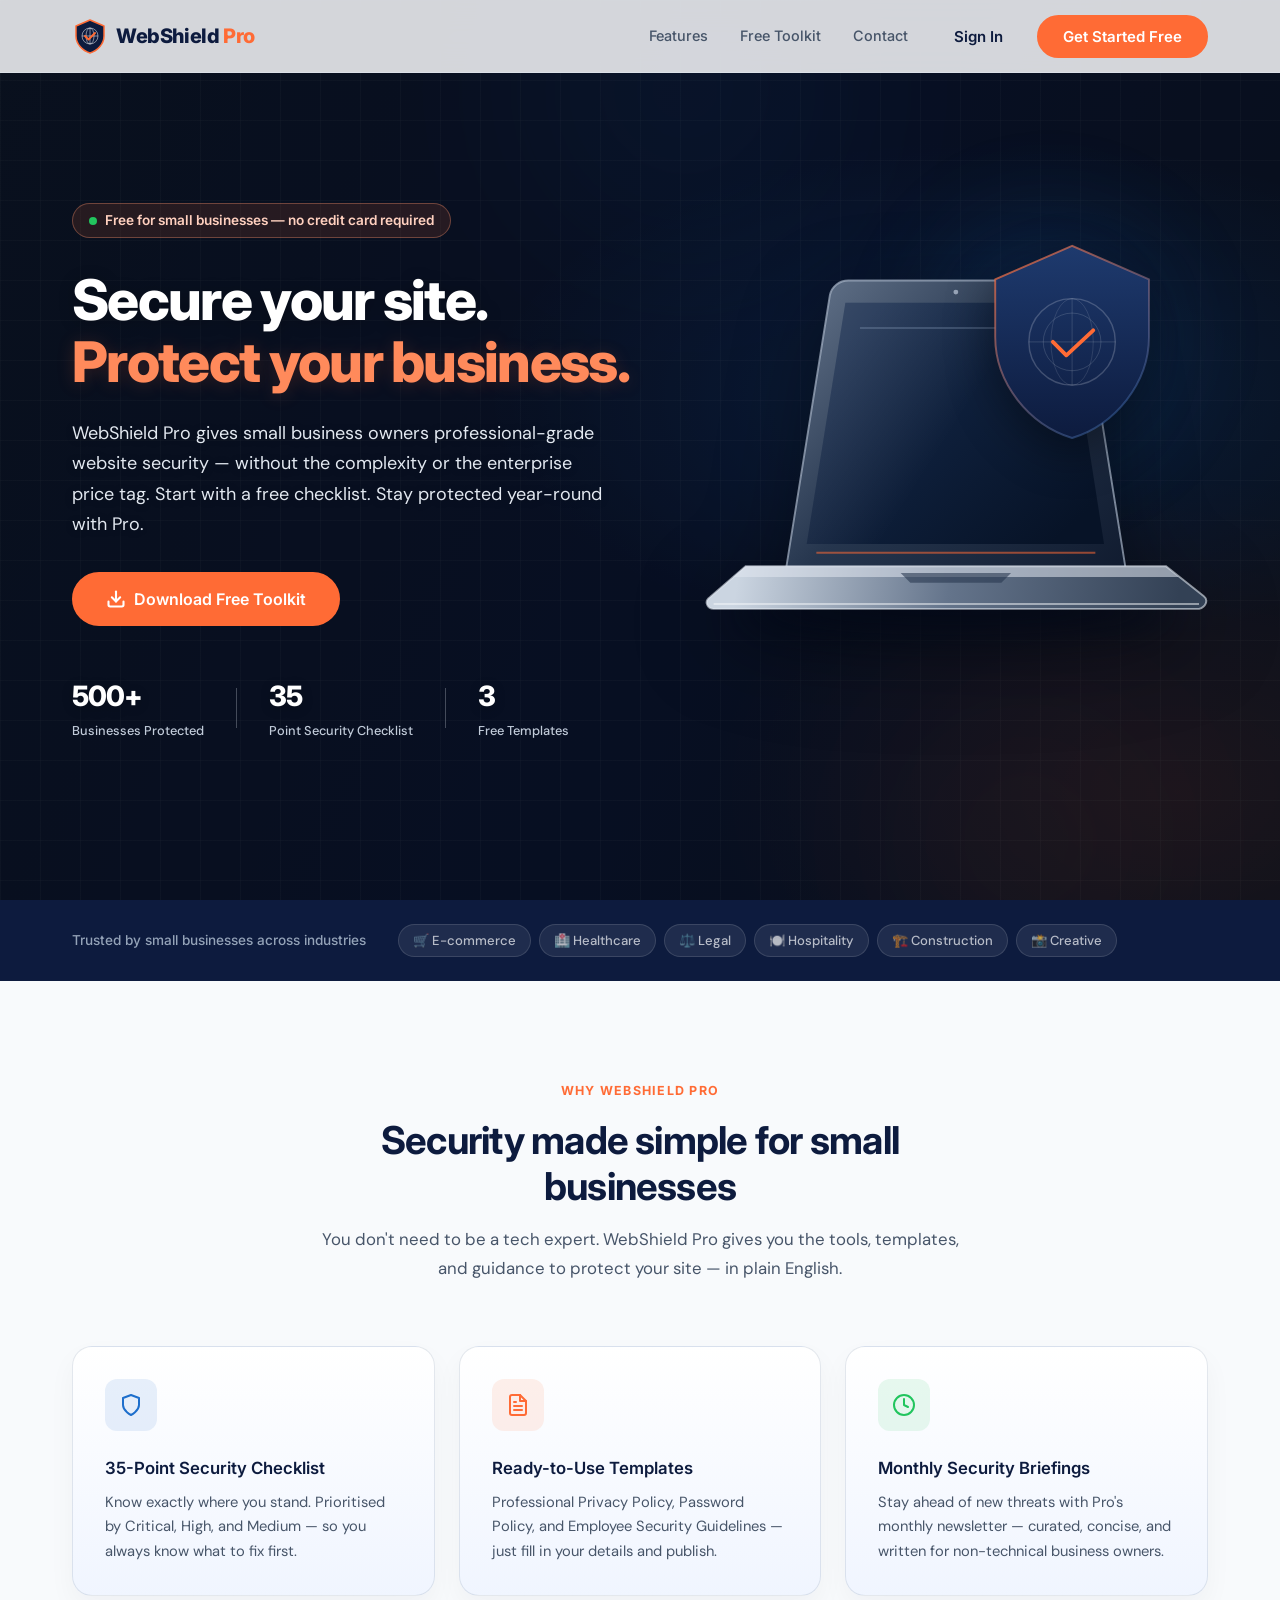
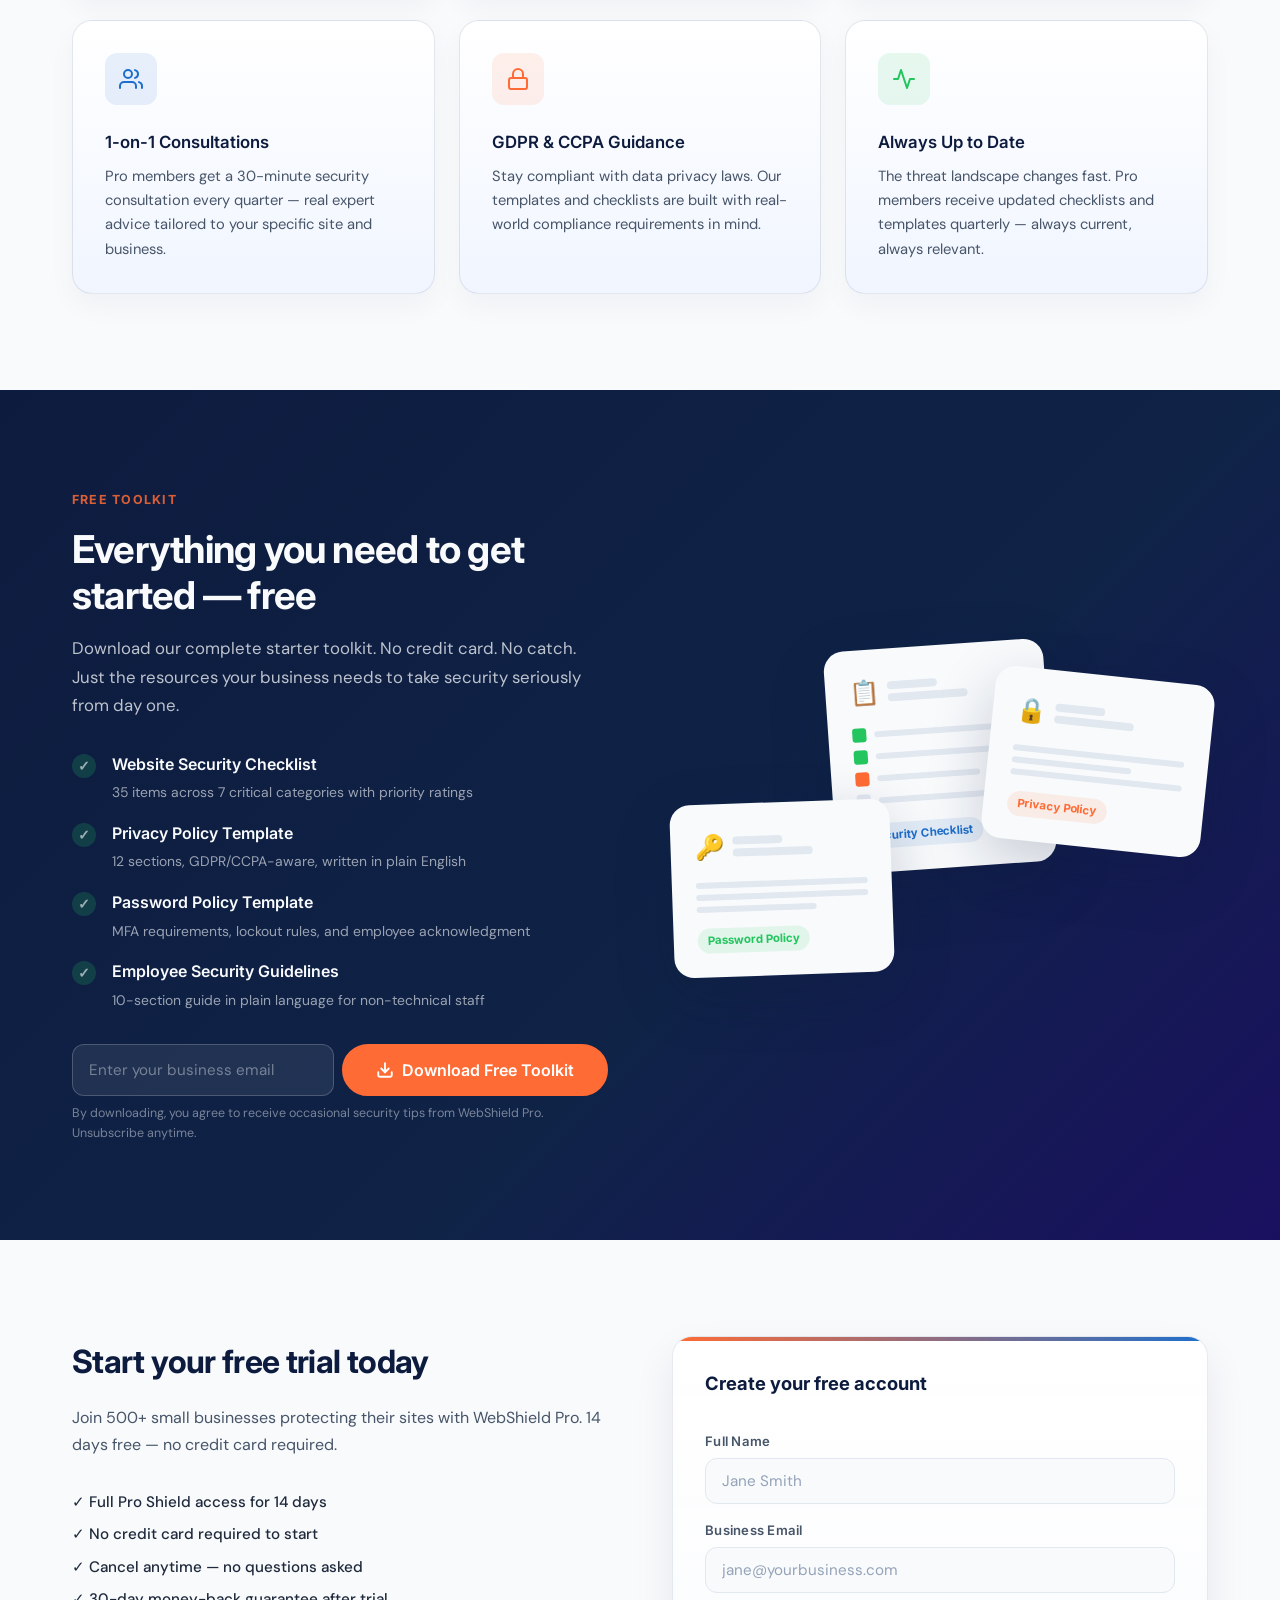
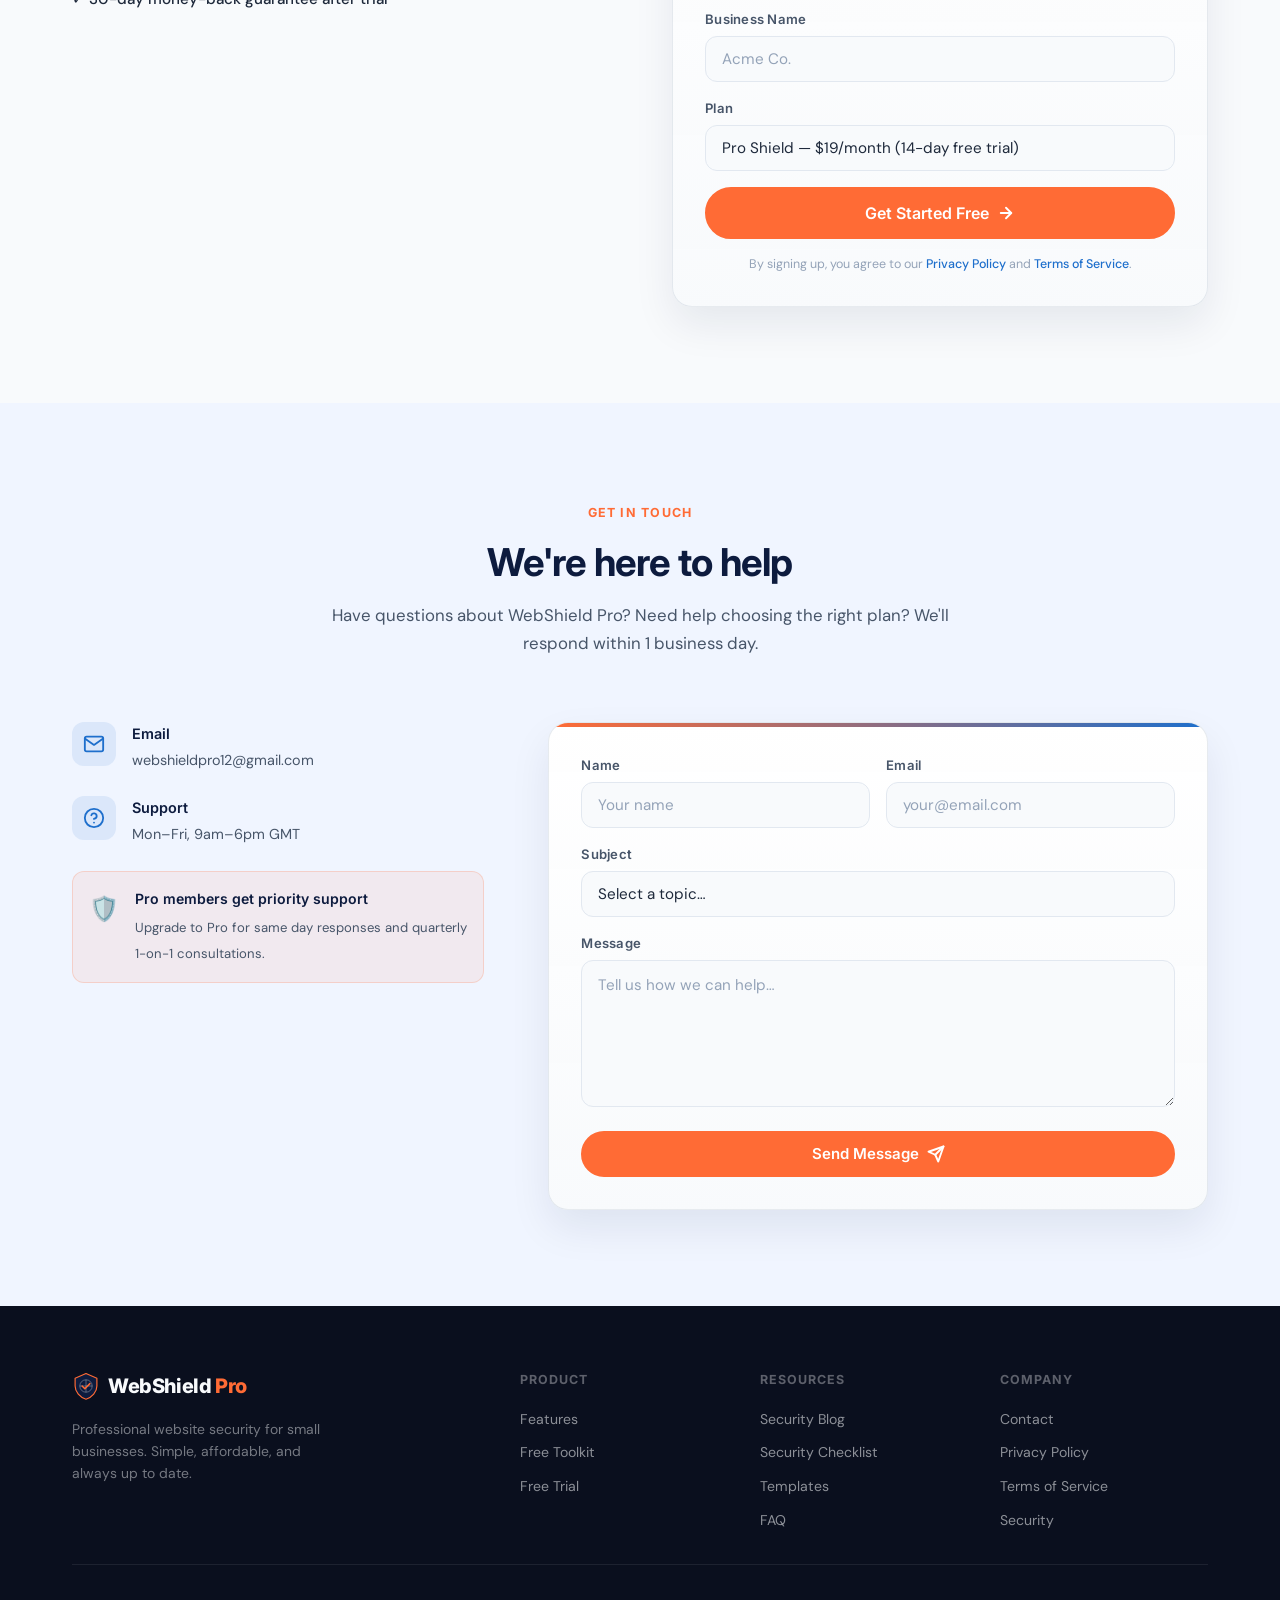
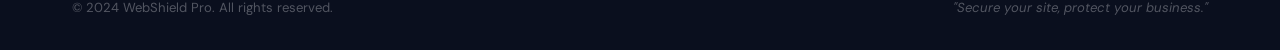
==== commit 875f2258: "Fix hamburger menu display: - Added JavaScript toggle for nav visibility in script.js - Updated CSS " ====
--- a/index.html
+++ b/index.html
@@ -16,7 +16,7 @@
   <link href="https://fonts.googleapis.com/css2?family=Inter:wght@400;500;600;700;800;900&family=DM+Sans:wght@400;500;600&family=JetBrains+Mono:wght@400;500&display=swap" rel="stylesheet" />
   <link rel="icon" type="image/svg+xml" href="favicon.svg" />
 
-  <link rel="stylesheet" href="styles.css" />
+  <link rel="stylesheet" href="styles.css?v=nav-spacing-2" />
 </head>
 <body>
 
@@ -40,18 +40,20 @@
         <span class="logo-text">WebShield <span class="logo-pro">Pro</span></span>
       </a>
 
-      <ul class="nav-links" id="nav-links">
-        <li><a href="#features" class="nav-link">Features</a></li>
-        <li><a href="#toolkit" class="nav-link">Free Toolkit</a></li>
-        <li><a href="#contact" class="nav-link">Contact</a></li>
-      </ul>
-
-      <div class="nav-actions">
-        <a href="#signup" class="btn btn-ghost" id="nav-signin-btn">Sign In</a>
-        <a href="#signup" class="btn btn-primary" id="nav-cta-btn">Get Started Free</a>
-      </div>
-
-      <button class="hamburger" id="hamburger-btn" aria-label="Open menu">
+      <div class="nav-menu" id="nav-menu">
+        <ul class="nav-links" id="nav-links">
+          <li><a href="#features" class="nav-link">Features</a></li>
+          <li><a href="#toolkit" class="nav-link">Free Toolkit</a></li>
+          <li><a href="#contact" class="nav-link">Contact</a></li>
+        </ul>
+
+        <div class="nav-actions">
+          <a href="#signup" class="btn btn-ghost" id="nav-signin-btn">Sign In</a>
+          <a href="#signup" class="btn btn-primary" id="nav-cta-btn">Get Started Free</a>
+        </div>
+      </div>
+
+      <button class="hamburger" id="hamburger-btn" type="button" aria-label="Open menu" aria-controls="nav-menu" aria-expanded="false">
         <span></span><span></span><span></span>
       </button>
     </nav>
--- a/styles.css
+++ b/styles.css
@@ -195,12 +195,20 @@
   gap: var(--sp-md);
 }
 
-.nav-links {
-  display: flex;
-  flex: 0 0 auto;
+.nav-menu {
+  display: flex;
+  flex-shrink: 0;
   align-items: center;
   gap: var(--sp-sm);
   margin-left: auto;
+  white-space: nowrap;
+}
+
+.nav-links {
+  display: flex;
+  flex-shrink: 0;
+  align-items: center;
+  gap: var(--sp-sm);
 }
 .nav-link {
   font-family: var(--font-head);
@@ -989,42 +997,54 @@
   .hero-shield-visual { width: 45vw; right: 1%; }
 }
 
-@media (min-width: 769px) and (max-width: 900px) {
+@media (min-width: 841px) and (max-width: 900px) {
   .nav.container { padding: 0 var(--sp-md); }
   .nav-link { padding: 6px; }
   .nav-actions .btn { padding-left: 12px; padding-right: 12px; }
 }
 
+@media (max-width: 840px) {
+  .hamburger { display: flex; }
+
+  .nav-menu {
+    display: none;
+    position: absolute;
+    top: 100%;
+    left: 0;
+    right: 0;
+    flex-direction: column;
+    align-items: stretch;
+    gap: var(--sp-sm);
+    padding: var(--sp-md);
+    background: var(--white);
+    border-bottom: 1px solid var(--mist);
+    box-shadow: var(--shadow-md);
+  }
+  .nav-menu.open { display: flex; }
+
+  .nav-links {
+    display: flex;
+    flex-direction: column;
+    align-items: stretch;
+    gap: var(--sp-xs);
+  }
+  .nav-link {
+    display: block;
+    padding: var(--sp-sm) var(--sp-md);
+  }
+  .nav-actions {
+    display: flex;
+    flex-direction: column;
+    align-items: stretch;
+  }
+  .nav-actions .btn {
+    width: 100%;
+    justify-content: center;
+  }
+}
+
 @media (max-width: 768px) {
   .container { padding: 0 var(--sp-md); }
-  .nav-links, .nav-actions { display: none; }
-  .hamburger { display: flex; }
-
-  .nav-links.open {
-    display: flex;
-    flex-direction: column;
-    position: absolute;
-    top: 72px; left: 0; right: 0;
-    background: var(--white);
-    border-bottom: 1px solid var(--mist);
-    padding: var(--sp-md);
-    gap: var(--sp-xs);
-    box-shadow: var(--shadow-md);
-    z-index: 999;
-  }
-  .nav-actions.open {
-    display: flex;
-    position: absolute;
-    top: calc(72px + 220px);
-    left: 0; right: 0;
-    background: var(--white);
-    flex-direction: column;
-    padding: var(--sp-md);
-    border-bottom: 1px solid var(--mist);
-    gap: var(--sp-sm);
-    z-index: 999;
-  }
-
   .hero {
     min-height: 0;
     display: block;
